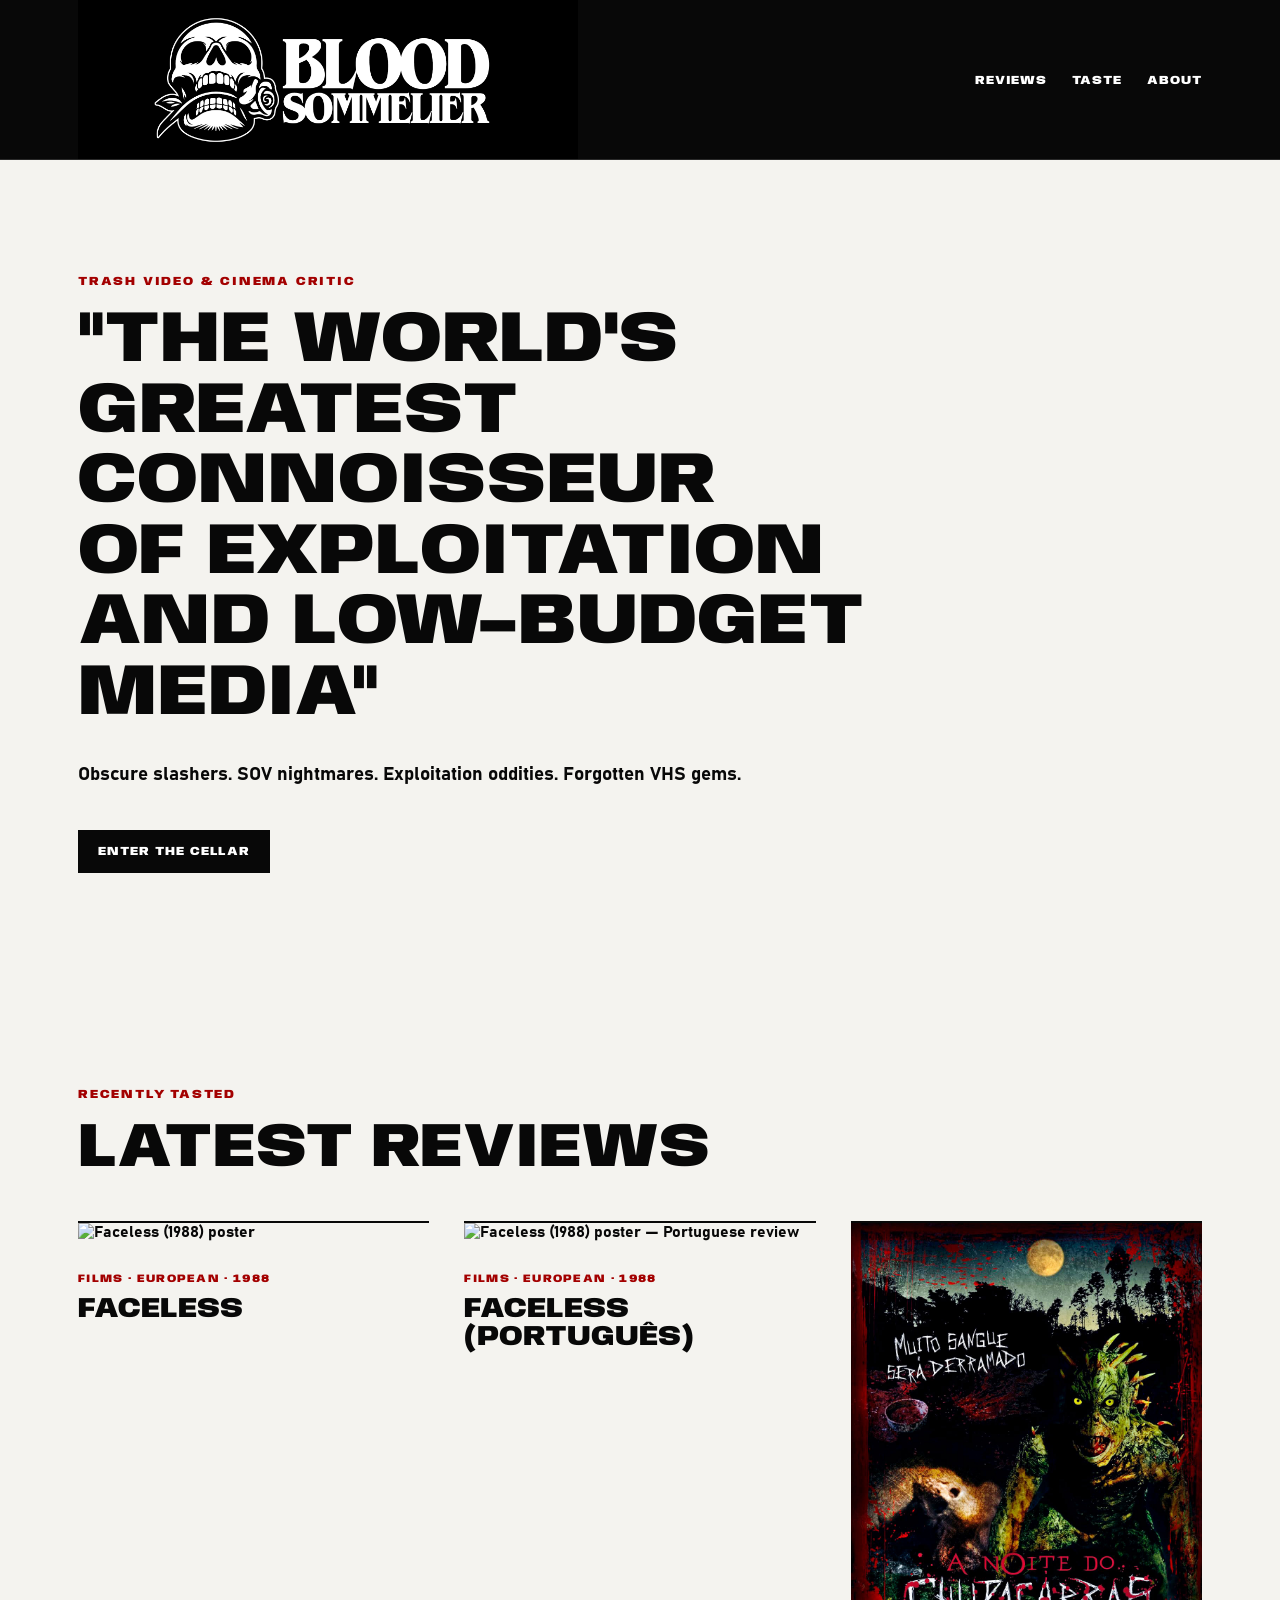
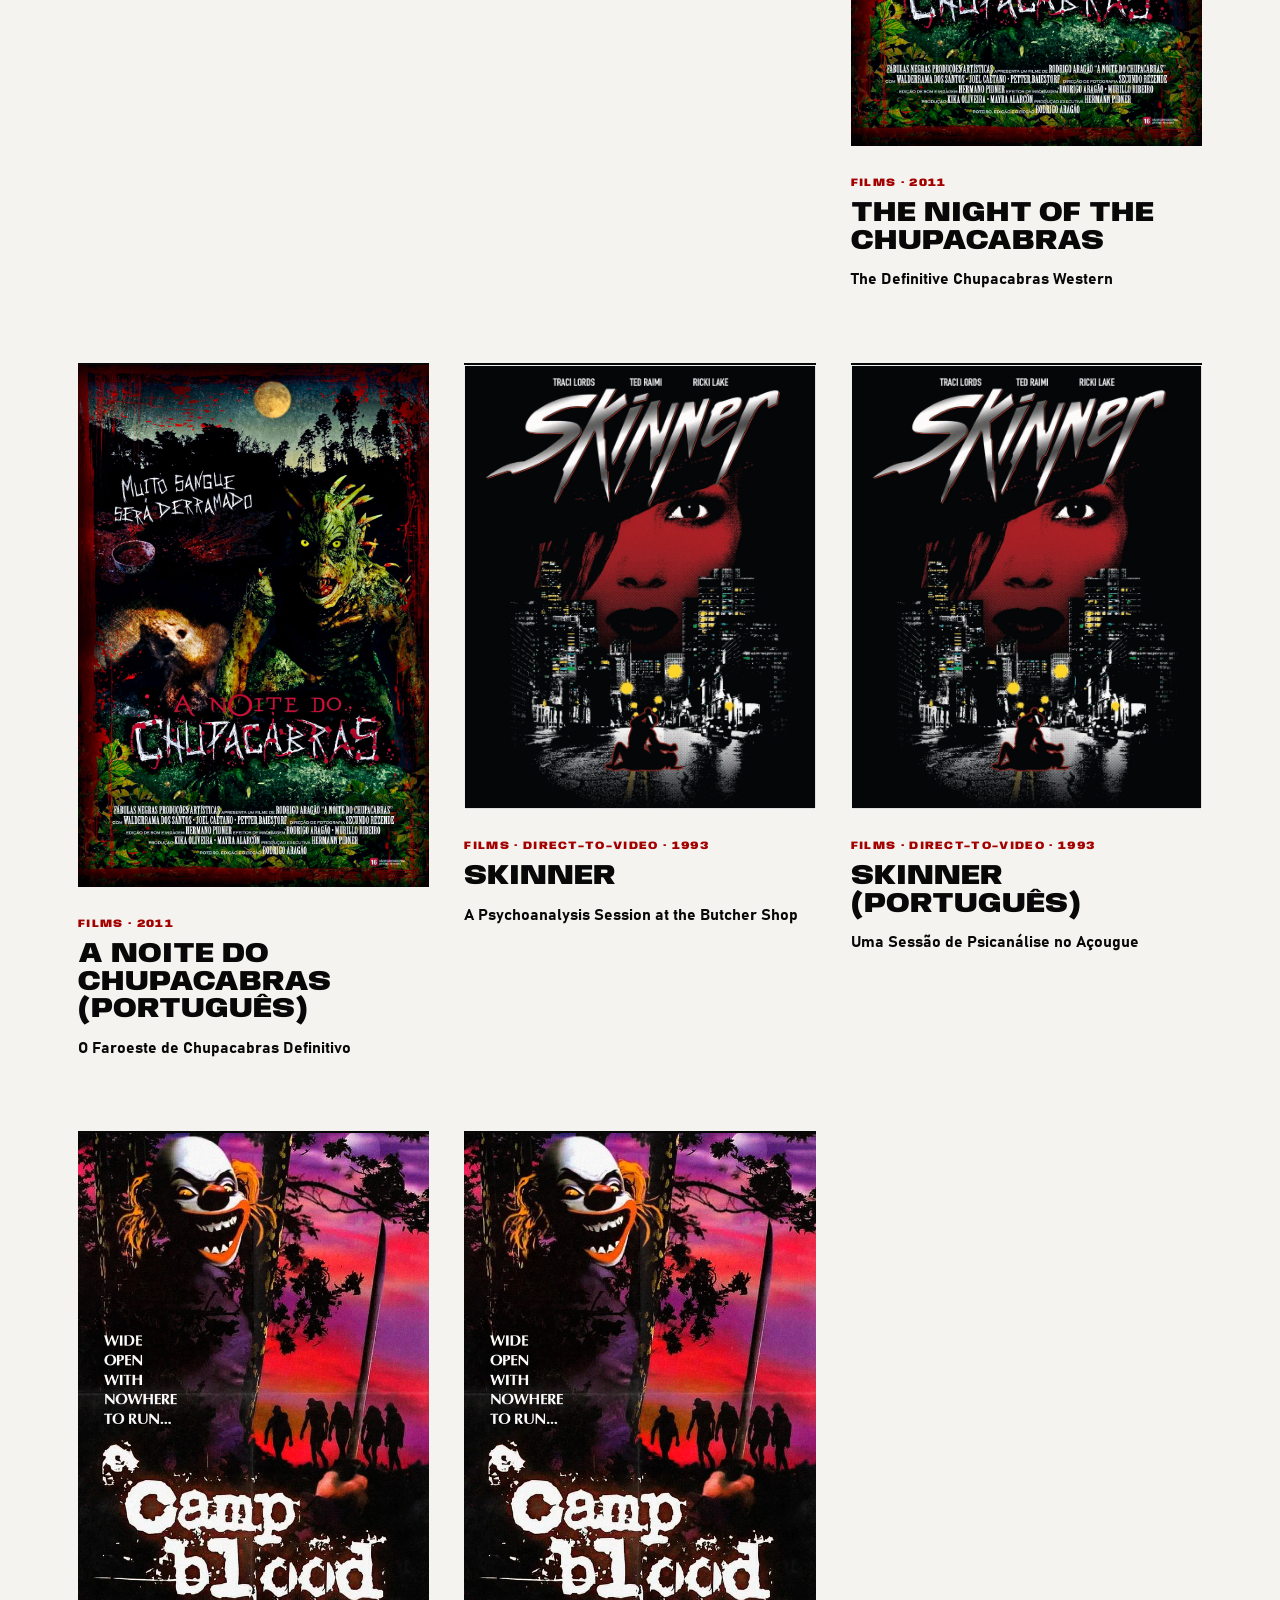
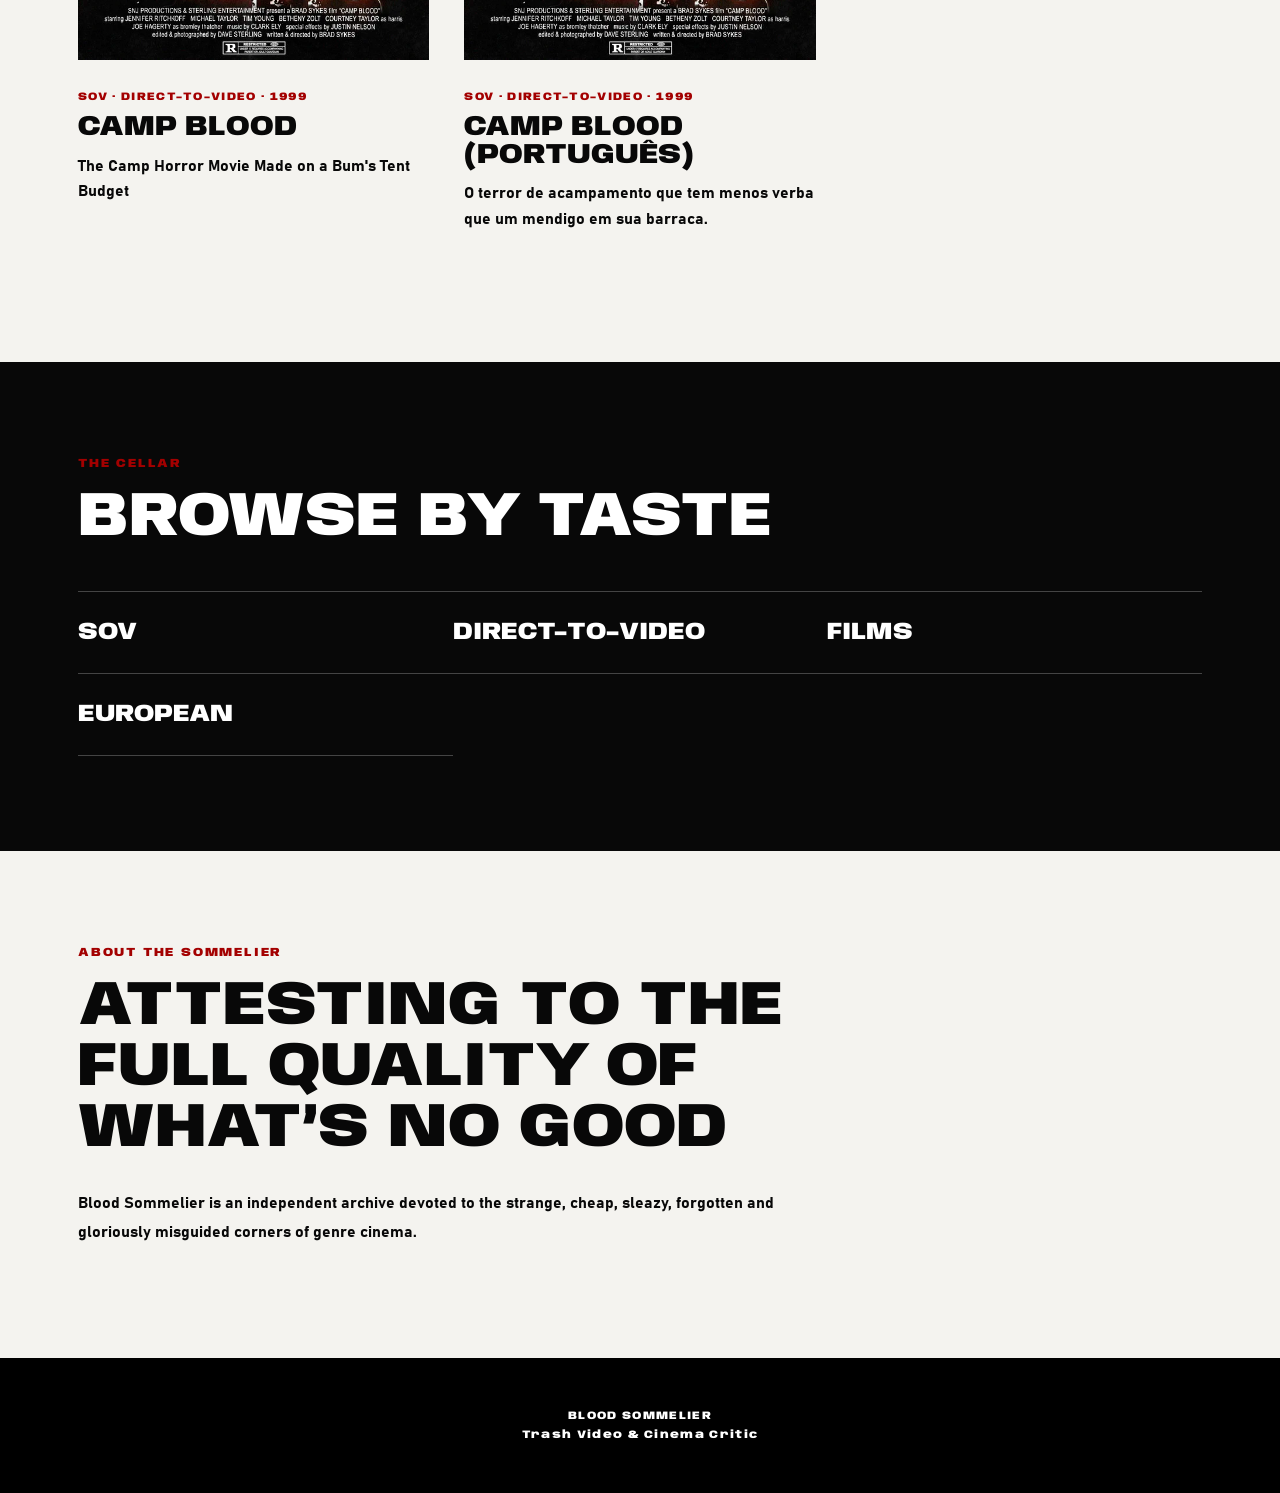
==== index.html @ 3d8d9116 "Add Faceless to Latest Reviews" ====
<!DOCTYPE html>
<html lang="en">
<head>
<meta charset="UTF-8"><meta name="viewport" content="width=device-width, initial-scale=1.0">
<title>Blood Sommelier — Trash Video & Cinema Critic</title>
<meta name="description" content="Trash video & cinema criticism — obscure slashers, SOV nightmares, exploitation oddities, and forgotten VHS gems.">
<meta name="google-site-verification" content="dJnVV7w77jnWBCo_cKU8ey3y3C5VL2YX5Li6hfQQPE8" />
<link rel="stylesheet" href="style.css">
</head>
<body>
<header class="site-header"><div class="header-inner">
<a class="brand" href="index.html"><img src="BLOOD_SOMMELIER_LOGO.png" alt="Blood Sommelier"></a>
<nav><a href="reviews.html">Reviews</a><a href="reviews.html">Taste</a><a href="#about">About</a></nav>
</div></header>
<main>
<section class="hero"><p class="eyebrow">TRASH VIDEO & CINEMA CRITIC</p>
<h1>"THE WORLD'S GREATEST CONNOISSEUR<br><span class="keep-together">OF EXPLOITATION</span> AND LOW-BUDGET MEDIA"</h1>
<p class="intro">Obscure slashers. SOV nightmares. Exploitation oddities. Forgotten VHS gems.</p>
<a class="button" href="reviews.html">Enter the cellar</a></section>
<section id="reviews" class="section"><div class="section-heading"><p class="eyebrow">RECENTLY TASTED</p><h2>Latest Reviews</h2></div>
<div class="review-grid">
<article class="review-card"><a href="reviews/faceless-1988.html" style="color:inherit;text-decoration:none;display:block"><img src="reviews/faceless-1988.jpeg" alt="Faceless (1988) poster" style="display:block;width:100%;height:auto"><div class="card-body"><p class="meta">FILMS · EUROPEAN · 1988</p><h2>Faceless</h2></div></a></article>
<article class="review-card"><a href="reviews/faceless-1988-pt.html" style="color:inherit;text-decoration:none;display:block"><img src="reviews/faceless-1988.jpeg" alt="Faceless (1988) poster — Portuguese review" style="display:block;width:100%;height:auto"><div class="card-body"><p class="meta">FILMS · EUROPEAN · 1988</p><h2>Faceless (Português)</h2></div></a></article>
<article class="review-card"><a href="reviews/the-night-of-the-chupacabras-2011.html" style="color:inherit;text-decoration:none;display:block"><img src="reviews/the-night-of-the-chupacabras-2011.jpg" alt="The Night of the Chupacabras (2011) poster" style="display:block;width:100%;height:auto"><div class="card-body"><p class="meta">FILMS · 2011</p><h2>The Night of the Chupacabras</h2><p>The Definitive Chupacabras Western</p></div></a></article>
<article class="review-card"><a href="reviews/the-night-of-the-chupacabras-2011-pt.html" style="color:inherit;text-decoration:none;display:block"><img src="reviews/the-night-of-the-chupacabras-2011.jpg" alt="A Noite do Chupacabras (2011) poster — Portuguese review" style="display:block;width:100%;height:auto"><div class="card-body"><p class="meta">FILMS · 2011</p><h2>A Noite do Chupacabras (Português)</h2><p>O Faroeste de Chupacabras Definitivo</p></div></a></article>
<article class="review-card"><a href="reviews/skinner-1993.html" style="color:inherit;text-decoration:none;display:block"><img src="reviews/skinner-1993.webp" alt="Skinner (1993) poster" style="display:block;width:100%;height:auto"><div class="card-body"><p class="meta">FILMS · DIRECT-TO-VIDEO · 1993</p><h2>Skinner</h2><p>A Psychoanalysis Session at the Butcher Shop</p></div></a></article>
<article class="review-card"><a href="reviews/skinner-1993-pt.html" style="color:inherit;text-decoration:none;display:block"><img src="reviews/skinner-1993.webp" alt="Skinner (1993) poster — Portuguese review" style="display:block;width:100%;height:auto"><div class="card-body"><p class="meta">FILMS · DIRECT-TO-VIDEO · 1993</p><h2>Skinner (Português)</h2><p>Uma Sessão de Psicanálise no Açougue</p></div></a></article>
<article class="review-card"><a href="reviews/camp-blood-1999.html" style="color:inherit;text-decoration:none;display:block"><img src="reviews/camp-blood-1999.jpg" alt="Camp Blood (1999) poster" style="display:block;width:100%;height:auto"><div class="card-body"><p class="meta">SOV · DIRECT-TO-VIDEO · 1999</p><h2>Camp Blood</h2><p>The Camp Horror Movie Made on a Bum's Tent Budget</p></div></a></article>
<article class="review-card"><a href="reviews/camp-blood-1999-pt.html" style="color:inherit;text-decoration:none;display:block"><img src="reviews/camp-blood-1999.jpg" alt="Camp Blood (1999) poster — Portuguese review" style="display:block;width:100%;height:auto"><div class="card-body"><p class="meta">SOV · DIRECT-TO-VIDEO · 1999</p><h2>Camp Blood (Português)</h2><p>O terror de acampamento que tem menos verba que um mendigo em sua barraca.</p></div></a></article>
</div></section>
<section id="categories" class="section dark-section"><div class="section-heading"><p class="eyebrow">THE CELLAR</p><h2>Browse by Taste</h2></div>
<div class="category-grid"><a href="reviews.html?category=sov">SOV</a><a href="reviews.html?category=direct-to-video">Direct-to-Video</a><a href="reviews.html?category=films">Films</a><a href="reviews.html?category=european">European</a></div></section>
<section id="about" class="section about"><p class="eyebrow">ABOUT THE SOMMELIER</p><h2>Attesting to the full quality of what’s no good</h2>
<p>Blood Sommelier is an independent archive devoted to the strange, cheap, sleazy, forgotten and gloriously misguided corners of genre cinema.</p></section>
</main>
<footer><p>BLOOD SOMMELIER</p><p>Trash Video & Cinema Critic</p></footer>
</body></html>
---- style.css ----
@font-face{font-family:"Anybody Display";src:url("./fonts/Anybody_SemiExpanded-Black.ttf") format("truetype");font-weight:900;font-display:swap}
@font-face{font-family:"Bahnschrift Custom";src:url("./fonts/bahnschrift.ttf") format("truetype");font-weight:700;font-display:swap}
:root{--black:#080808;--white:#f4f3ef;--red:#a30000;--gray:#b9b7b2}*{box-sizing:border-box}html{scroll-behavior:smooth}
body{margin:0;background:var(--white);color:var(--black);font-family:"Bahnschrift Custom",Arial,sans-serif;font-weight:700}
.site-header{background:var(--black);border-bottom:1px solid #292929;height:160px;overflow:hidden}.header-inner{max-width:1180px;height:160px;margin:auto;padding:0 28px;display:flex;align-items:center;justify-content:space-between;gap:30px}
.brand img{width:500px;max-width:50vw;display:block}nav{display:flex;gap:25px;flex-wrap:wrap;justify-content:flex-end}nav a,.button{color:#fff;text-decoration:none;text-transform:uppercase;font:700 12px "Anybody Display",sans-serif;letter-spacing:.08em}nav a:hover{color:#ddd}
.hero{max-width:1180px;margin:auto;padding:115px 28px 120px}.eyebrow{margin:0 0 18px;color:var(--red);font:700 12px "Anybody Display",sans-serif;letter-spacing:.15em}
.hero h1,h2,h3{font-family:"Anybody Display",sans-serif;font-weight:900;text-transform:uppercase;line-height:.98;margin:0}.hero h1{font-size:clamp(40px,6vw,72px);max-width:950px}.keep-together{white-space:nowrap}
.intro{max-width:680px;font-size:19px;line-height:1.7;margin:30px 0}.button{display:inline-block;background:var(--black);padding:15px 20px;margin-top:8px}.button:hover{background:var(--red)}
.section{max-width:1180px;margin:auto;padding:95px 28px}.section-heading{margin-bottom:42px}.section h2{font-size:clamp(36px,5vw,62px)}
.featured-review{display:grid;grid-template-columns:minmax(240px,390px) 1fr;gap:45px;align-items:center}.featured-review>a{display:block;width:100%;max-width:390px}.featured-review>a img{display:block;width:100%;height:auto}.placeholder-poster{aspect-ratio:2/3;background:#151515;color:#fff;display:grid;place-items:center;text-align:center;font:700 15px "Anybody Display",sans-serif;letter-spacing:.1em}
.review-copy h3{font-size:clamp(30px,4vw,52px);margin-bottom:22px}.review-copy p{line-height:1.8;max-width:650px}.meta,.rating{font:700 11px "Anybody Display",sans-serif;letter-spacing:.12em}.meta{color:var(--red)}
.dark-section{max-width:none;background:var(--black);color:#fff;padding-left:max(28px,calc((100vw - 1124px)/2));padding-right:max(28px,calc((100vw - 1124px)/2))}
.category-grid{display:grid;grid-template-columns:repeat(3,1fr);border-top:1px solid #444}.category-grid a{color:#fff;text-decoration:none;padding:28px 12px 28px 0;border-bottom:1px solid #444;font:700 24px "Anybody Display",sans-serif;text-transform:uppercase}.category-grid a:hover{color:#aaa}
.about{min-height:430px}.about h2{max-width:850px;margin-bottom:30px}.about>p:last-child{max-width:700px;line-height:1.8}
footer{background:#000;color:#fff;padding:45px 28px;text-align:center;font:700 11px "Anybody Display",sans-serif;letter-spacing:.12em}footer p{margin:7px}
.text-link{display:inline-block;margin-top:18px;color:var(--black);text-decoration:none;font:700 12px "Anybody Display",sans-serif;letter-spacing:.08em}.text-link:hover{color:var(--red)}
.page-intro{max-width:1180px;margin:auto;padding:90px 28px 55px}.page-intro h1{font:900 clamp(54px,8vw,96px) "Anybody Display",sans-serif;text-transform:uppercase;line-height:.95;margin:0 0 22px}.page-intro>p:last-child{font-size:19px;margin:0}
.filter-bar{display:flex;flex-wrap:wrap;border-top:2px solid var(--black);border-bottom:1px solid var(--black);margin-bottom:50px}.filter-bar button{appearance:none;border:0;background:transparent;padding:17px 22px 17px 0;margin-right:24px;color:var(--black);cursor:pointer;font:700 11px "Anybody Display",sans-serif;letter-spacing:.08em}.filter-bar button.active,.filter-bar button:hover{color:var(--red)}
.review-grid{display:grid;grid-template-columns:repeat(3,1fr);gap:35px}.review-card{border-top:2px solid var(--black)}.review-card[hidden]{display:none}.card-placeholder{aspect-ratio:2/3;background:#151515;color:#fff;display:grid;place-items:center;text-align:center;font:700 14px "Anybody Display",sans-serif;letter-spacing:.08em}.card-body{padding:20px 0 35px}.card-body h2{font-size:28px;margin:8px 0 12px}.card-body p:last-child{margin:0;line-height:1.6}.no-results{font-size:18px;padding:30px 0}
.review-header{background:var(--black);color:#fff;padding:100px max(28px,calc((100vw - 1124px)/2))}.review-header .eyebrow{color:#ddd}.review-header h1{font:900 clamp(48px,8vw,100px) "Anybody Display",sans-serif;line-height:.92;text-transform:uppercase;margin:0 0 25px}.review-deck{max-width:760px;font-size:20px;line-height:1.65;margin:0}
.review-layout{display:grid;grid-template-columns:minmax(250px,390px) 1fr;gap:55px;align-items:start}.review-poster{aspect-ratio:2/3;background:#151515;color:#fff;display:grid;place-items:center;font:700 14px "Anybody Display",sans-serif}.review-content{max-width:700px}
.score-box{border-top:3px solid var(--black);border-bottom:1px solid var(--black);padding:18px 0;margin-bottom:40px}.score-box strong{font:900 62px "Anybody Display",sans-serif}.score-box span{font-size:20px}
.technical-profile{border-top:1px solid var(--gray);border-bottom:1px solid var(--gray);padding:25px 0;margin-bottom:50px}.technical-profile p{margin:8px 0}.tasting h2{font-size:clamp(32px,4vw,52px);margin-bottom:25px}.tasting p{font-size:18px;line-height:1.9}
@media(max-width:820px){.review-grid{grid-template-columns:repeat(2,1fr)}.review-layout{grid-template-columns:1fr}.review-poster{max-width:330px}}
@media(max-width:720px){.header-inner{align-items:flex-start;flex-direction:column}.nav{justify-content:flex-start}.hero{padding-top:75px}.featured-review{grid-template-columns:1fr}.featured-review>a{max-width:300px}.placeholder-poster{max-width:300px}.category-grid{grid-template-columns:1fr 1fr}}
@media(max-width:520px){.review-grid{grid-template-columns:1fr}}
@media(max-width:460px){.category-grid{grid-template-columns:1fr}}
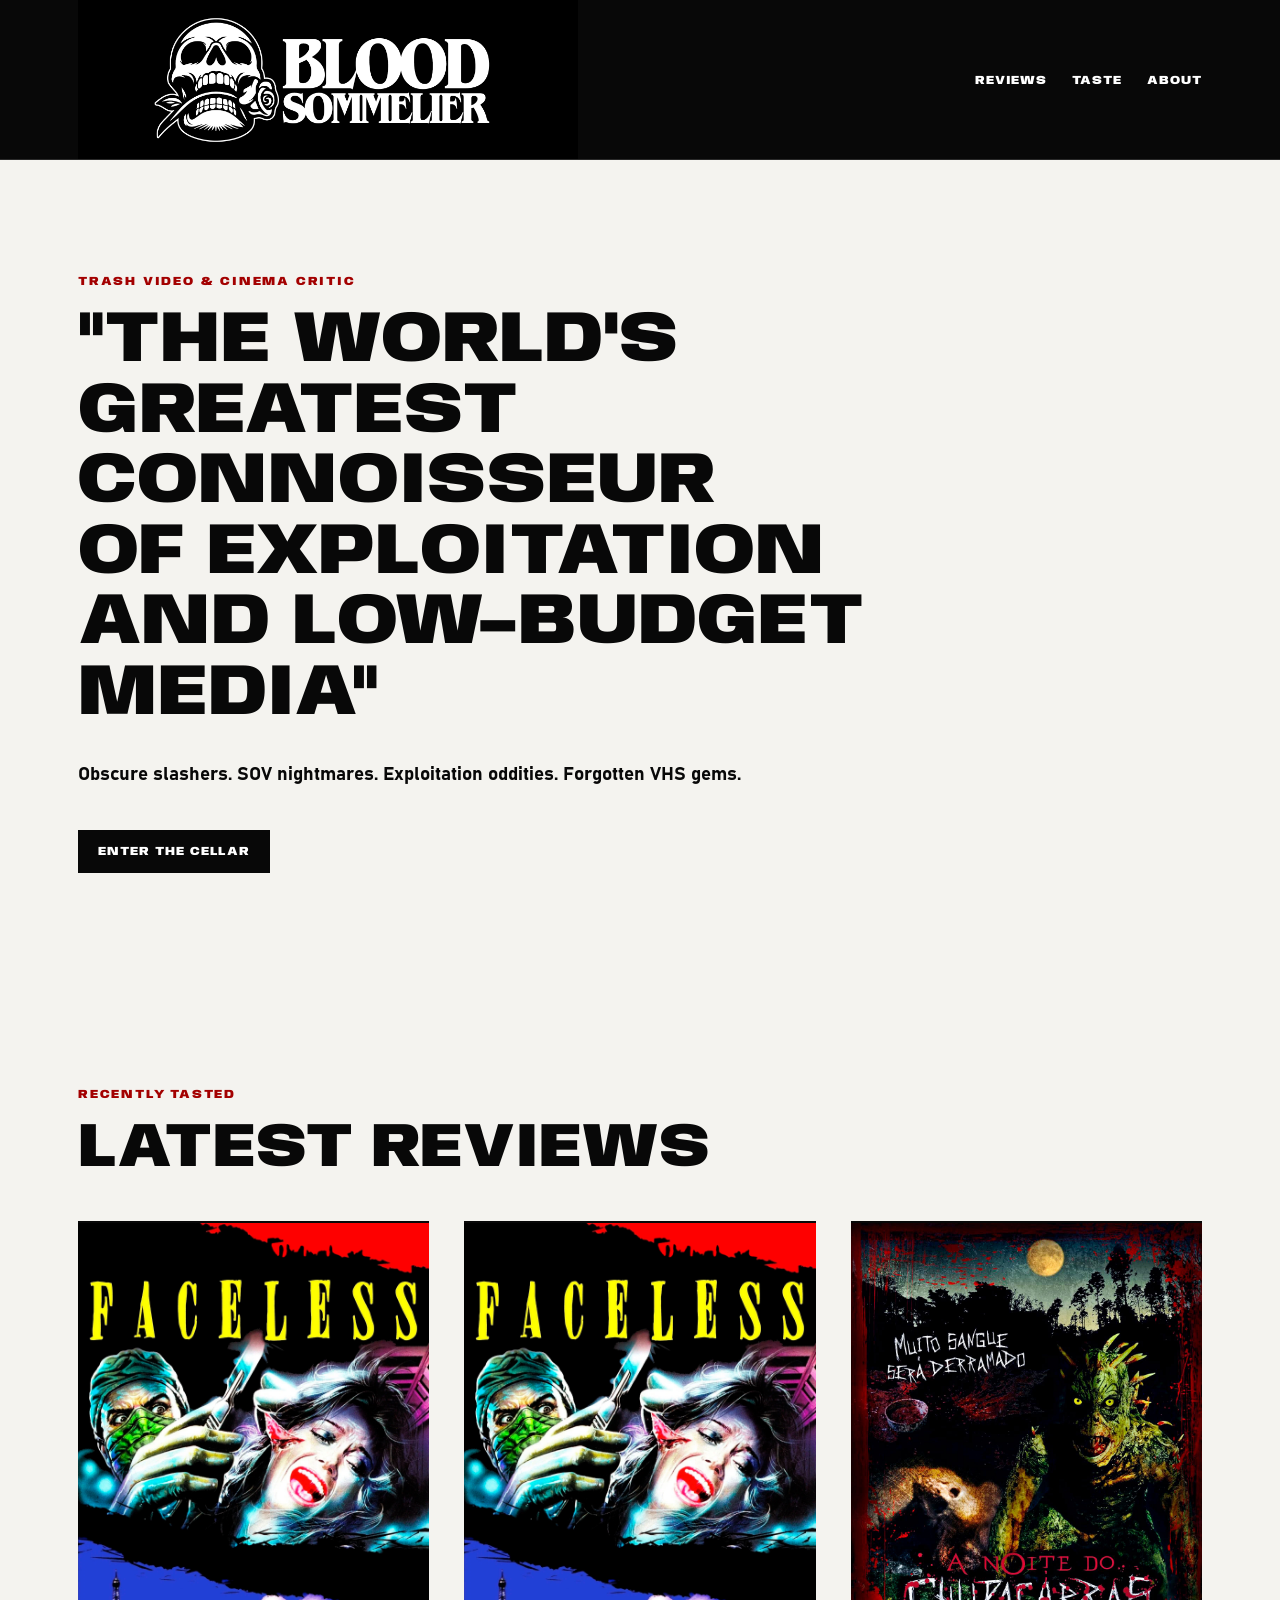
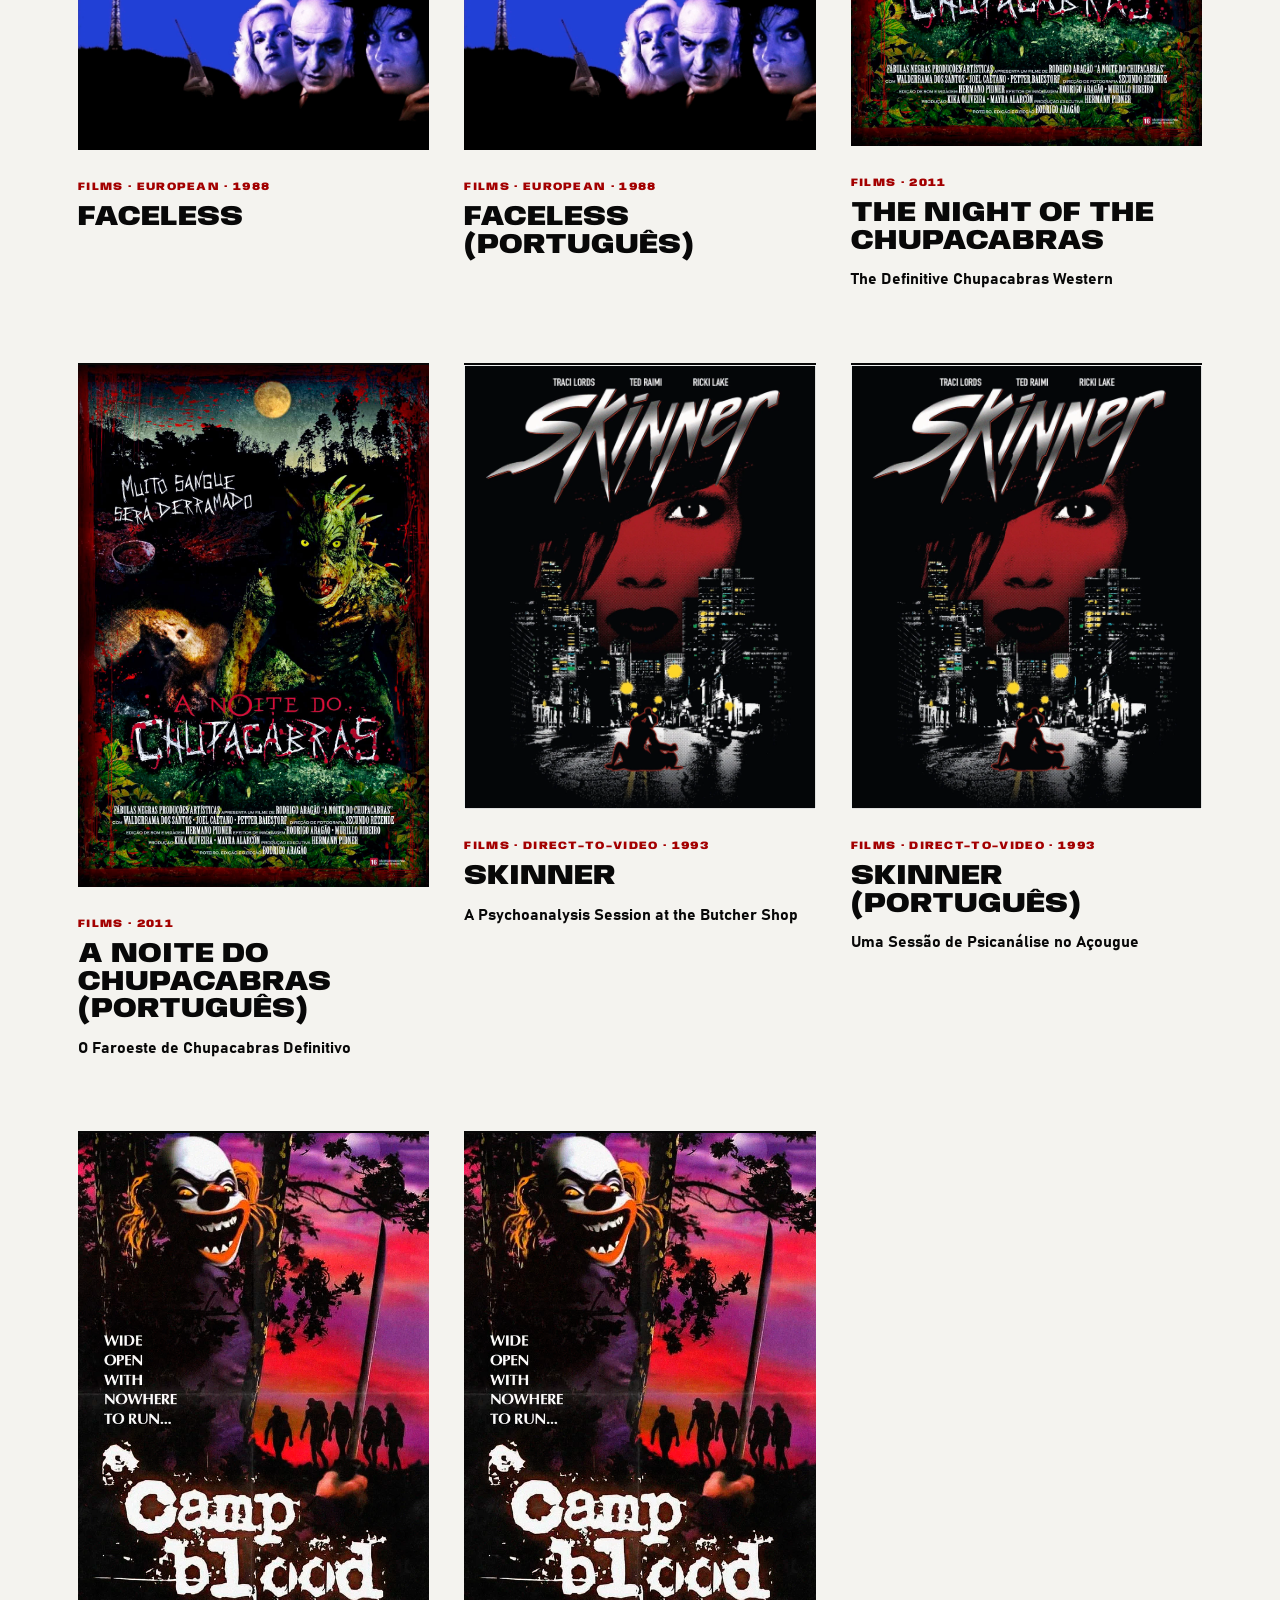
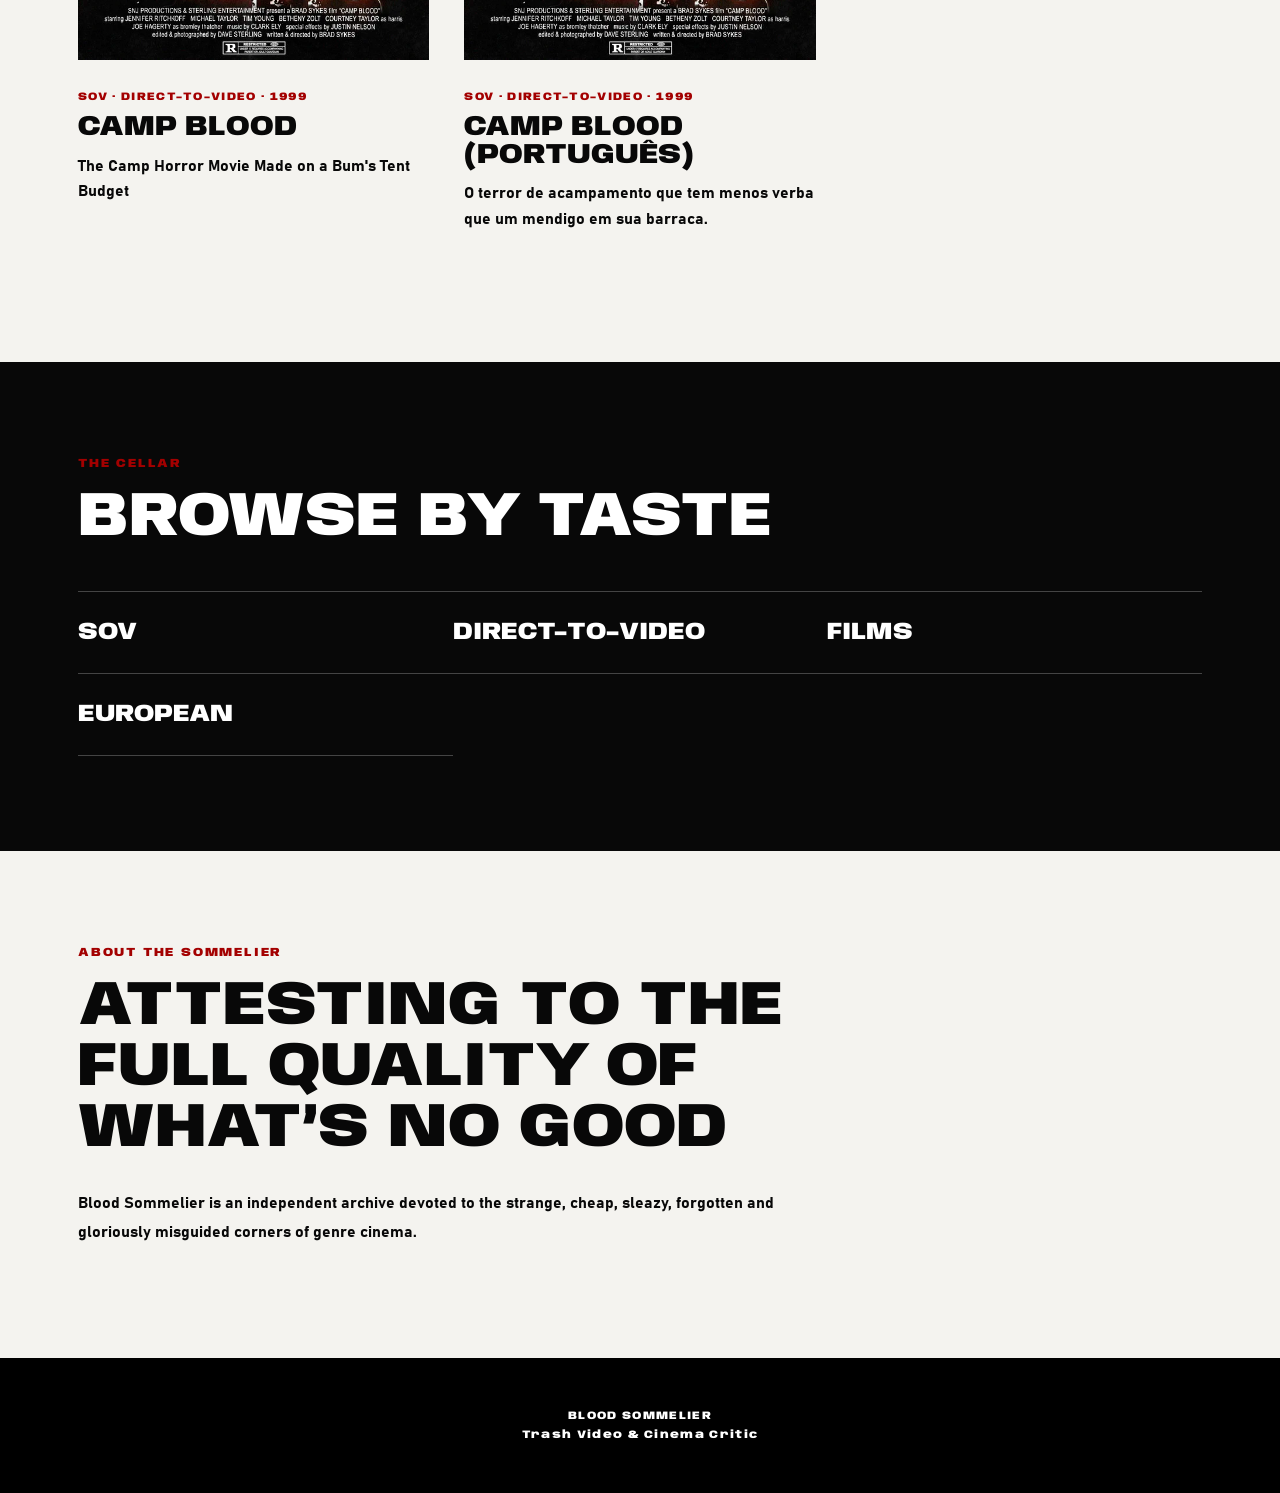
==== commit ef475e5e: "Fix Faceless poster reference on home" ====
--- a/index.html
+++ b/index.html
@@ -19,8 +19,8 @@
 <a class="button" href="reviews.html">Enter the cellar</a></section>
 <section id="reviews" class="section"><div class="section-heading"><p class="eyebrow">RECENTLY TASTED</p><h2>Latest Reviews</h2></div>
 <div class="review-grid">
-<article class="review-card"><a href="reviews/faceless-1988.html" style="color:inherit;text-decoration:none;display:block"><img src="reviews/faceless-1988.jpeg" alt="Faceless (1988) poster" style="display:block;width:100%;height:auto"><div class="card-body"><p class="meta">FILMS · EUROPEAN · 1988</p><h2>Faceless</h2></div></a></article>
-<article class="review-card"><a href="reviews/faceless-1988-pt.html" style="color:inherit;text-decoration:none;display:block"><img src="reviews/faceless-1988.jpeg" alt="Faceless (1988) poster — Portuguese review" style="display:block;width:100%;height:auto"><div class="card-body"><p class="meta">FILMS · EUROPEAN · 1988</p><h2>Faceless (Português)</h2></div></a></article>
+<article class="review-card"><a href="reviews/faceless-1988.html" style="color:inherit;text-decoration:none;display:block"><img src="reviews/faceless-1988.jpg" alt="Faceless (1988) poster" style="display:block;width:100%;height:auto"><div class="card-body"><p class="meta">FILMS · EUROPEAN · 1988</p><h2>Faceless</h2></div></a></article>
+<article class="review-card"><a href="reviews/faceless-1988-pt.html" style="color:inherit;text-decoration:none;display:block"><img src="reviews/faceless-1988.jpg" alt="Faceless (1988) poster — Portuguese review" style="display:block;width:100%;height:auto"><div class="card-body"><p class="meta">FILMS · EUROPEAN · 1988</p><h2>Faceless (Português)</h2></div></a></article>
 <article class="review-card"><a href="reviews/the-night-of-the-chupacabras-2011.html" style="color:inherit;text-decoration:none;display:block"><img src="reviews/the-night-of-the-chupacabras-2011.jpg" alt="The Night of the Chupacabras (2011) poster" style="display:block;width:100%;height:auto"><div class="card-body"><p class="meta">FILMS · 2011</p><h2>The Night of the Chupacabras</h2><p>The Definitive Chupacabras Western</p></div></a></article>
 <article class="review-card"><a href="reviews/the-night-of-the-chupacabras-2011-pt.html" style="color:inherit;text-decoration:none;display:block"><img src="reviews/the-night-of-the-chupacabras-2011.jpg" alt="A Noite do Chupacabras (2011) poster — Portuguese review" style="display:block;width:100%;height:auto"><div class="card-body"><p class="meta">FILMS · 2011</p><h2>A Noite do Chupacabras (Português)</h2><p>O Faroeste de Chupacabras Definitivo</p></div></a></article>
 <article class="review-card"><a href="reviews/skinner-1993.html" style="color:inherit;text-decoration:none;display:block"><img src="reviews/skinner-1993.webp" alt="Skinner (1993) poster" style="display:block;width:100%;height:auto"><div class="card-body"><p class="meta">FILMS · DIRECT-TO-VIDEO · 1993</p><h2>Skinner</h2><p>A Psychoanalysis Session at the Butcher Shop</p></div></a></article>
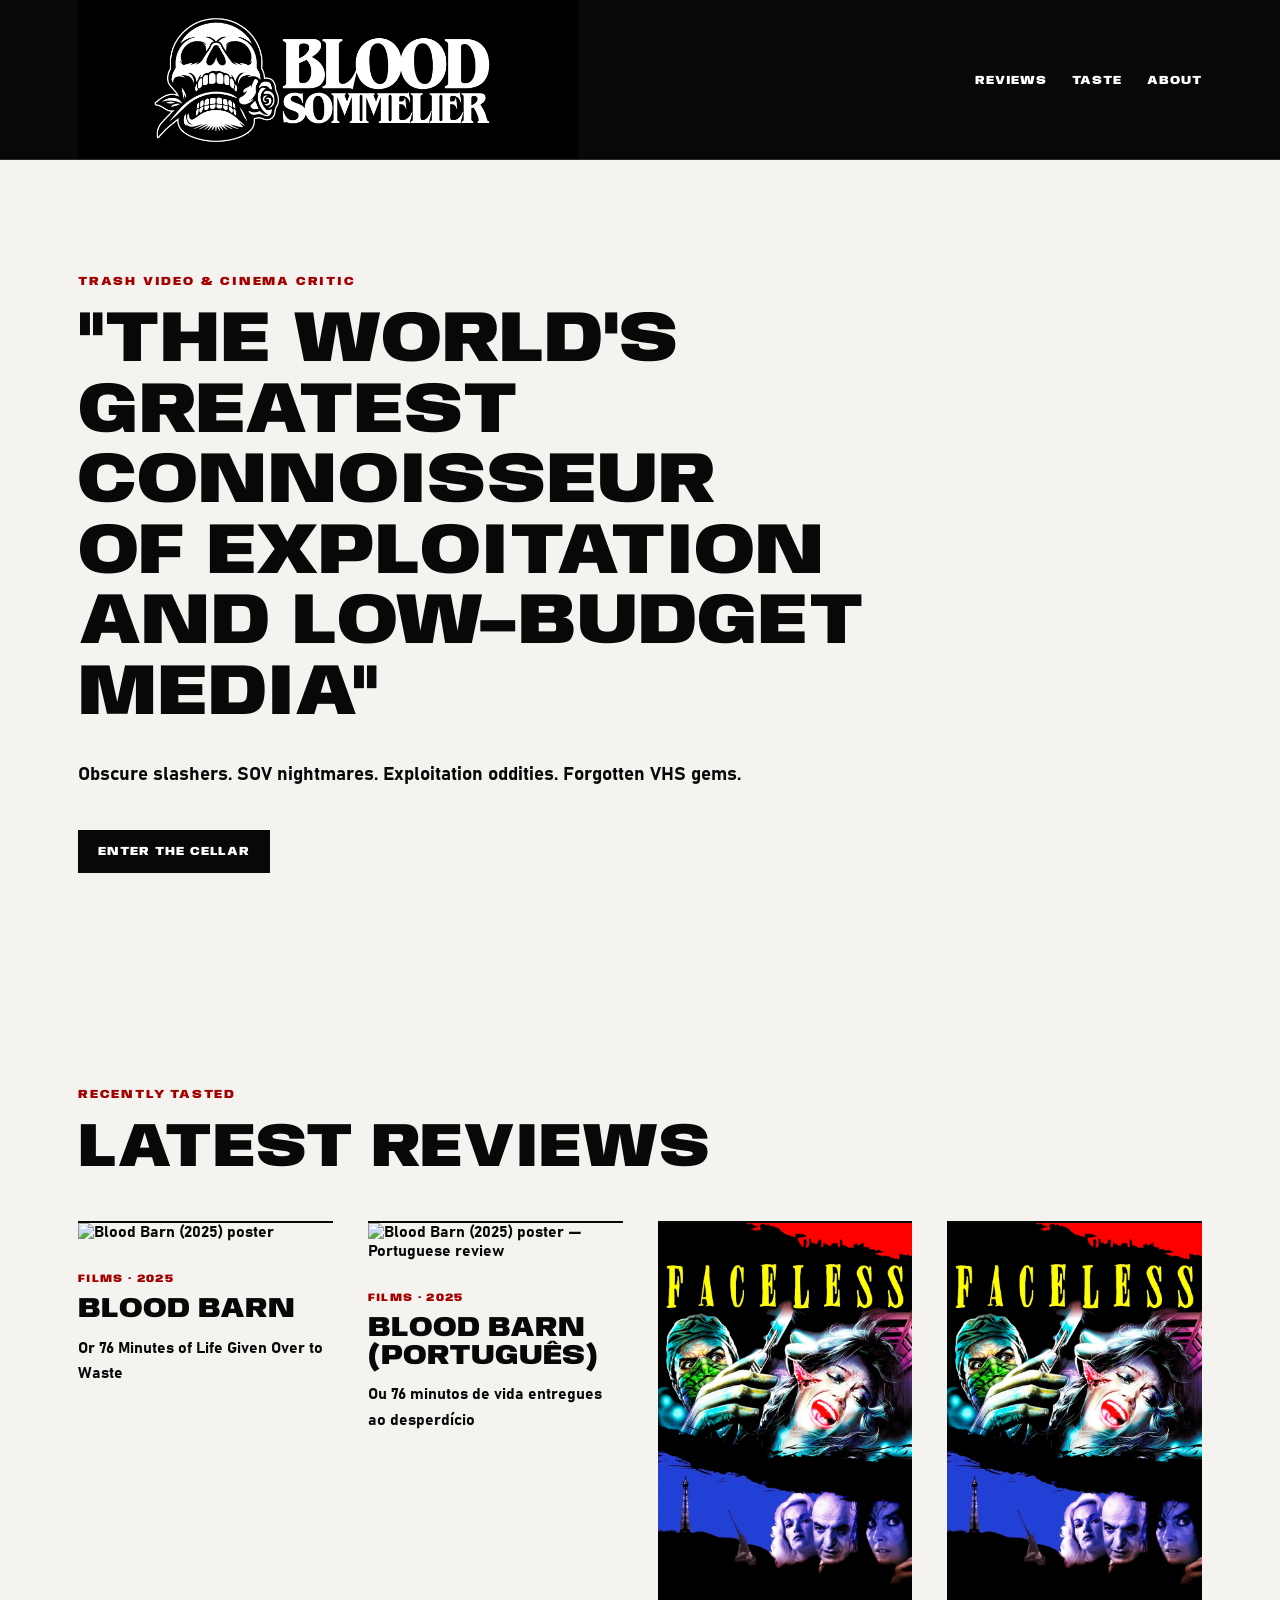
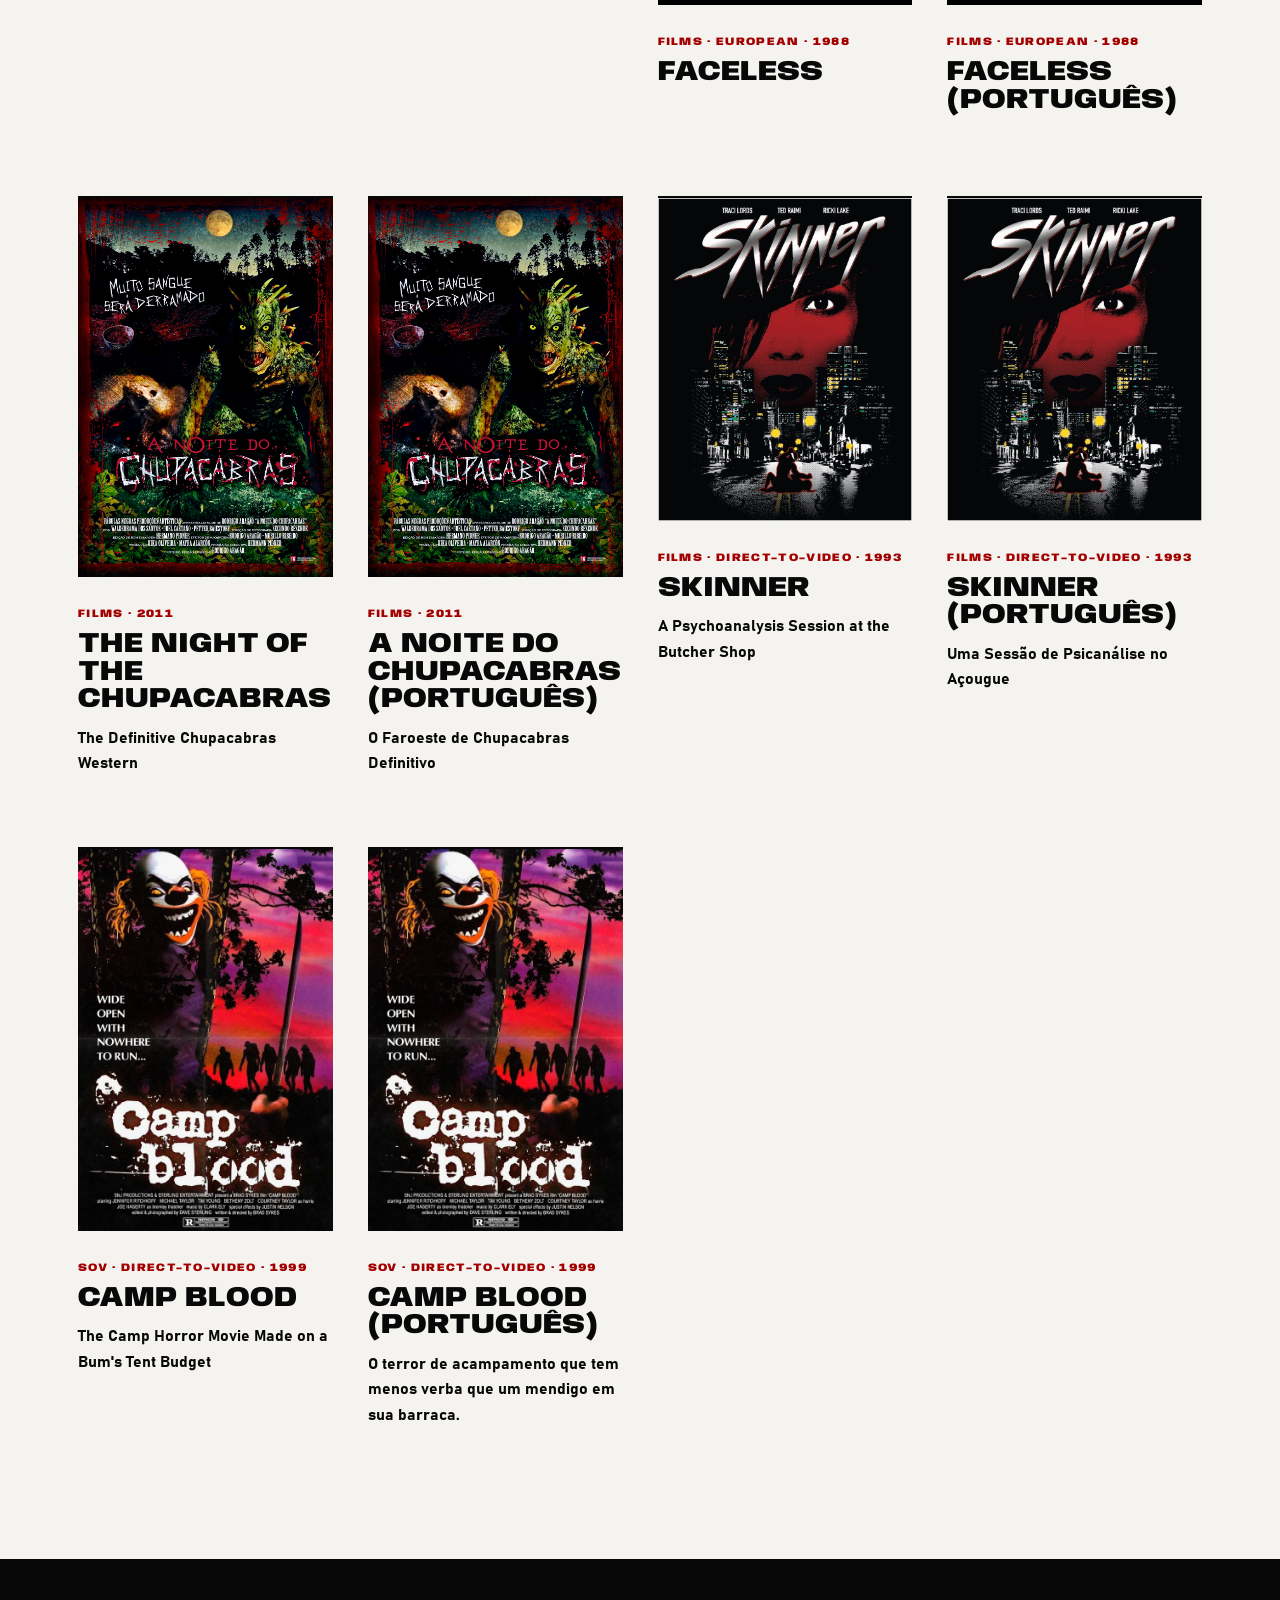
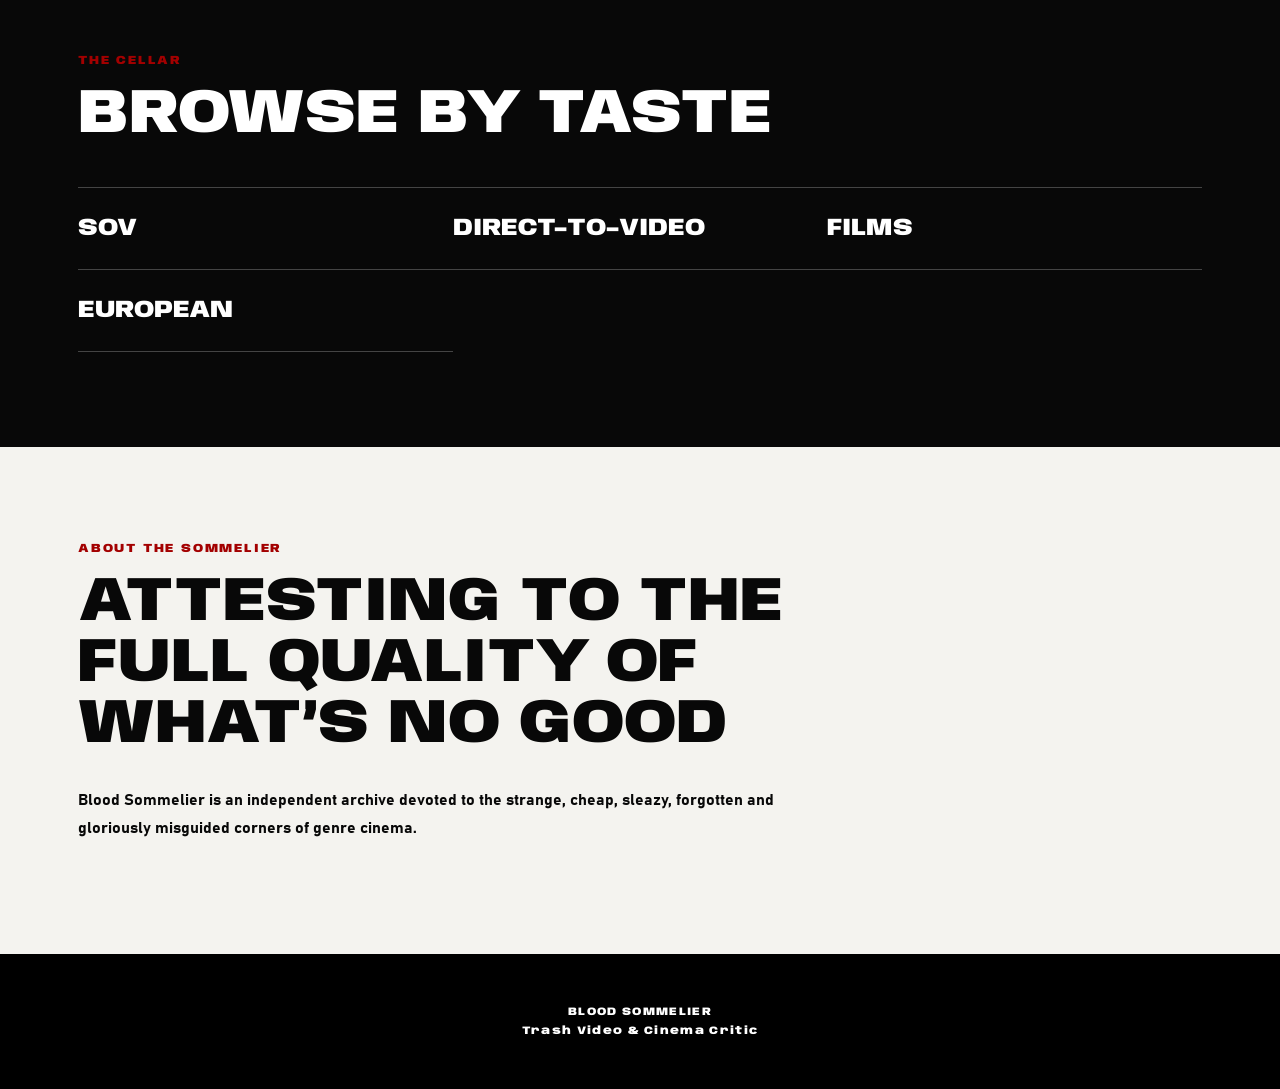
==== commit 93f39cc1: "Add Blood Barn to home page" ====
--- a/index.html
+++ b/index.html
@@ -19,6 +19,8 @@
 <a class="button" href="reviews.html">Enter the cellar</a></section>
 <section id="reviews" class="section"><div class="section-heading"><p class="eyebrow">RECENTLY TASTED</p><h2>Latest Reviews</h2></div>
 <div class="review-grid">
+<article class="review-card"><a href="reviews/blood-barn-2025.html" style="color:inherit;text-decoration:none;display:block"><img src="https://images.fandango.com/ImageRenderer/0/0/redesign/static/img/default_poster--dark-mode.png/0/images/masterrepository/Fandango/243931/bloodbarn.jpg" alt="Blood Barn (2025) poster" style="display:block;width:100%;height:auto"><div class="card-body"><p class="meta">FILMS · 2025</p><h2>Blood Barn</h2><p>Or 76 Minutes of Life Given Over to Waste</p></div></a></article>
+<article class="review-card"><a href="reviews/blood-barn-2025-pt.html" style="color:inherit;text-decoration:none;display:block"><img src="https://images.fandango.com/ImageRenderer/0/0/redesign/static/img/default_poster--dark-mode.png/0/images/masterrepository/Fandango/243931/bloodbarn.jpg" alt="Blood Barn (2025) poster — Portuguese review" style="display:block;width:100%;height:auto"><div class="card-body"><p class="meta">FILMS · 2025</p><h2>Blood Barn (Português)</h2><p>Ou 76 minutos de vida entregues ao desperdício</p></div></a></article>
 <article class="review-card"><a href="reviews/faceless-1988.html" style="color:inherit;text-decoration:none;display:block"><img src="reviews/faceless-1988.jpg" alt="Faceless (1988) poster" style="display:block;width:100%;height:auto"><div class="card-body"><p class="meta">FILMS · EUROPEAN · 1988</p><h2>Faceless</h2></div></a></article>
 <article class="review-card"><a href="reviews/faceless-1988-pt.html" style="color:inherit;text-decoration:none;display:block"><img src="reviews/faceless-1988.jpg" alt="Faceless (1988) poster — Portuguese review" style="display:block;width:100%;height:auto"><div class="card-body"><p class="meta">FILMS · EUROPEAN · 1988</p><h2>Faceless (Português)</h2></div></a></article>
 <article class="review-card"><a href="reviews/the-night-of-the-chupacabras-2011.html" style="color:inherit;text-decoration:none;display:block"><img src="reviews/the-night-of-the-chupacabras-2011.jpg" alt="The Night of the Chupacabras (2011) poster" style="display:block;width:100%;height:auto"><div class="card-body"><p class="meta">FILMS · 2011</p><h2>The Night of the Chupacabras</h2><p>The Definitive Chupacabras Western</p></div></a></article>
--- a/style.css
+++ b/style.css
@@ -17,7 +17,7 @@
 .text-link{display:inline-block;margin-top:18px;color:var(--black);text-decoration:none;font:700 12px "Anybody Display",sans-serif;letter-spacing:.08em}.text-link:hover{color:var(--red)}
 .page-intro{max-width:1180px;margin:auto;padding:90px 28px 55px}.page-intro h1{font:900 clamp(54px,8vw,96px) "Anybody Display",sans-serif;text-transform:uppercase;line-height:.95;margin:0 0 22px}.page-intro>p:last-child{font-size:19px;margin:0}
 .filter-bar{display:flex;flex-wrap:wrap;border-top:2px solid var(--black);border-bottom:1px solid var(--black);margin-bottom:50px}.filter-bar button{appearance:none;border:0;background:transparent;padding:17px 22px 17px 0;margin-right:24px;color:var(--black);cursor:pointer;font:700 11px "Anybody Display",sans-serif;letter-spacing:.08em}.filter-bar button.active,.filter-bar button:hover{color:var(--red)}
-.review-grid{display:grid;grid-template-columns:repeat(3,1fr);gap:35px}.review-card{border-top:2px solid var(--black)}.review-card[hidden]{display:none}.card-placeholder{aspect-ratio:2/3;background:#151515;color:#fff;display:grid;place-items:center;text-align:center;font:700 14px "Anybody Display",sans-serif;letter-spacing:.08em}.card-body{padding:20px 0 35px}.card-body h2{font-size:28px;margin:8px 0 12px}.card-body p:last-child{margin:0;line-height:1.6}.no-results{font-size:18px;padding:30px 0}
+.review-grid{display:grid;grid-template-columns:repeat(4,1fr);gap:35px}.review-card{border-top:2px solid var(--black)}.review-card[hidden]{display:none}.card-placeholder{aspect-ratio:2/3;background:#151515;color:#fff;display:grid;place-items:center;text-align:center;font:700 14px "Anybody Display",sans-serif;letter-spacing:.08em}.card-body{padding:20px 0 35px}.card-body h2{font-size:28px;margin:8px 0 12px}.card-body p:last-child{margin:0;line-height:1.6}.no-results{font-size:18px;padding:30px 0}
 .review-header{background:var(--black);color:#fff;padding:100px max(28px,calc((100vw - 1124px)/2))}.review-header .eyebrow{color:#ddd}.review-header h1{font:900 clamp(48px,8vw,100px) "Anybody Display",sans-serif;line-height:.92;text-transform:uppercase;margin:0 0 25px}.review-deck{max-width:760px;font-size:20px;line-height:1.65;margin:0}
 .review-layout{display:grid;grid-template-columns:minmax(250px,390px) 1fr;gap:55px;align-items:start}.review-poster{aspect-ratio:2/3;background:#151515;color:#fff;display:grid;place-items:center;font:700 14px "Anybody Display",sans-serif}.review-content{max-width:700px}
 .score-box{border-top:3px solid var(--black);border-bottom:1px solid var(--black);padding:18px 0;margin-bottom:40px}.score-box strong{font:900 62px "Anybody Display",sans-serif}.score-box span{font-size:20px}
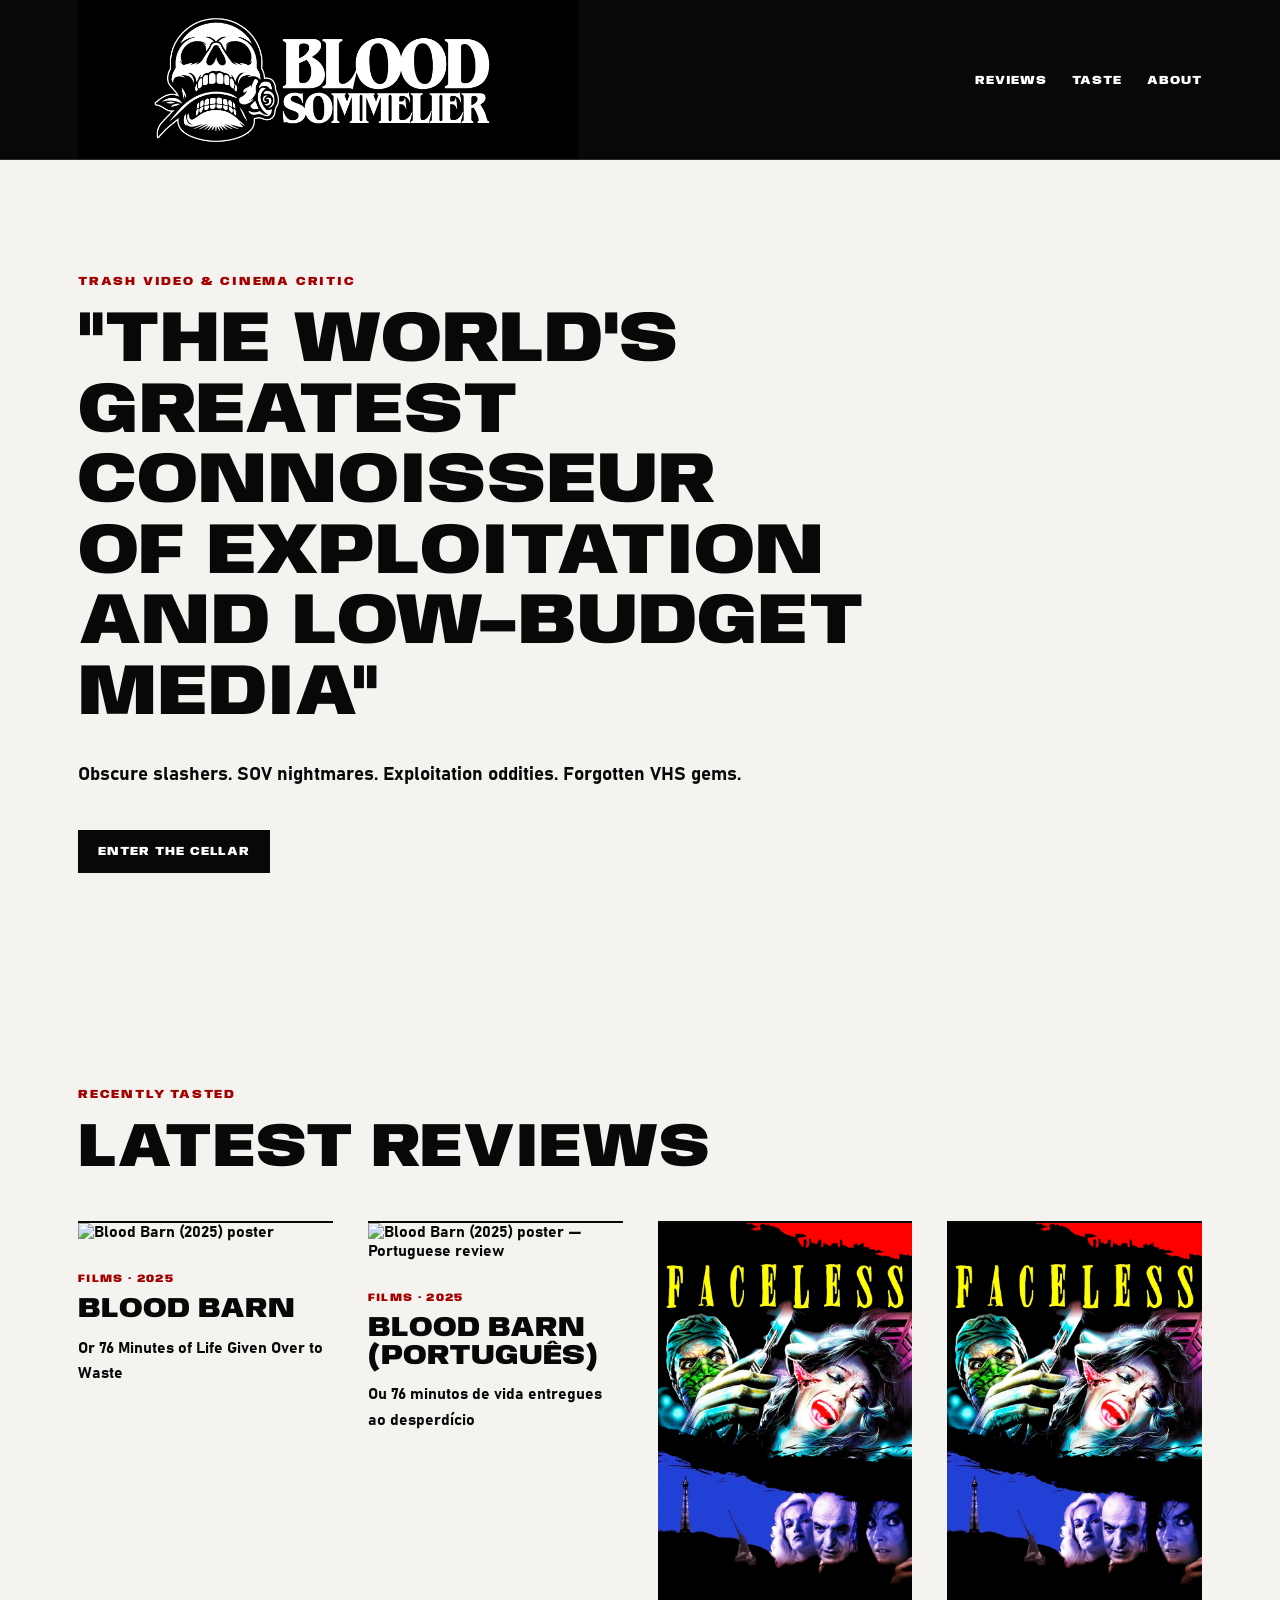
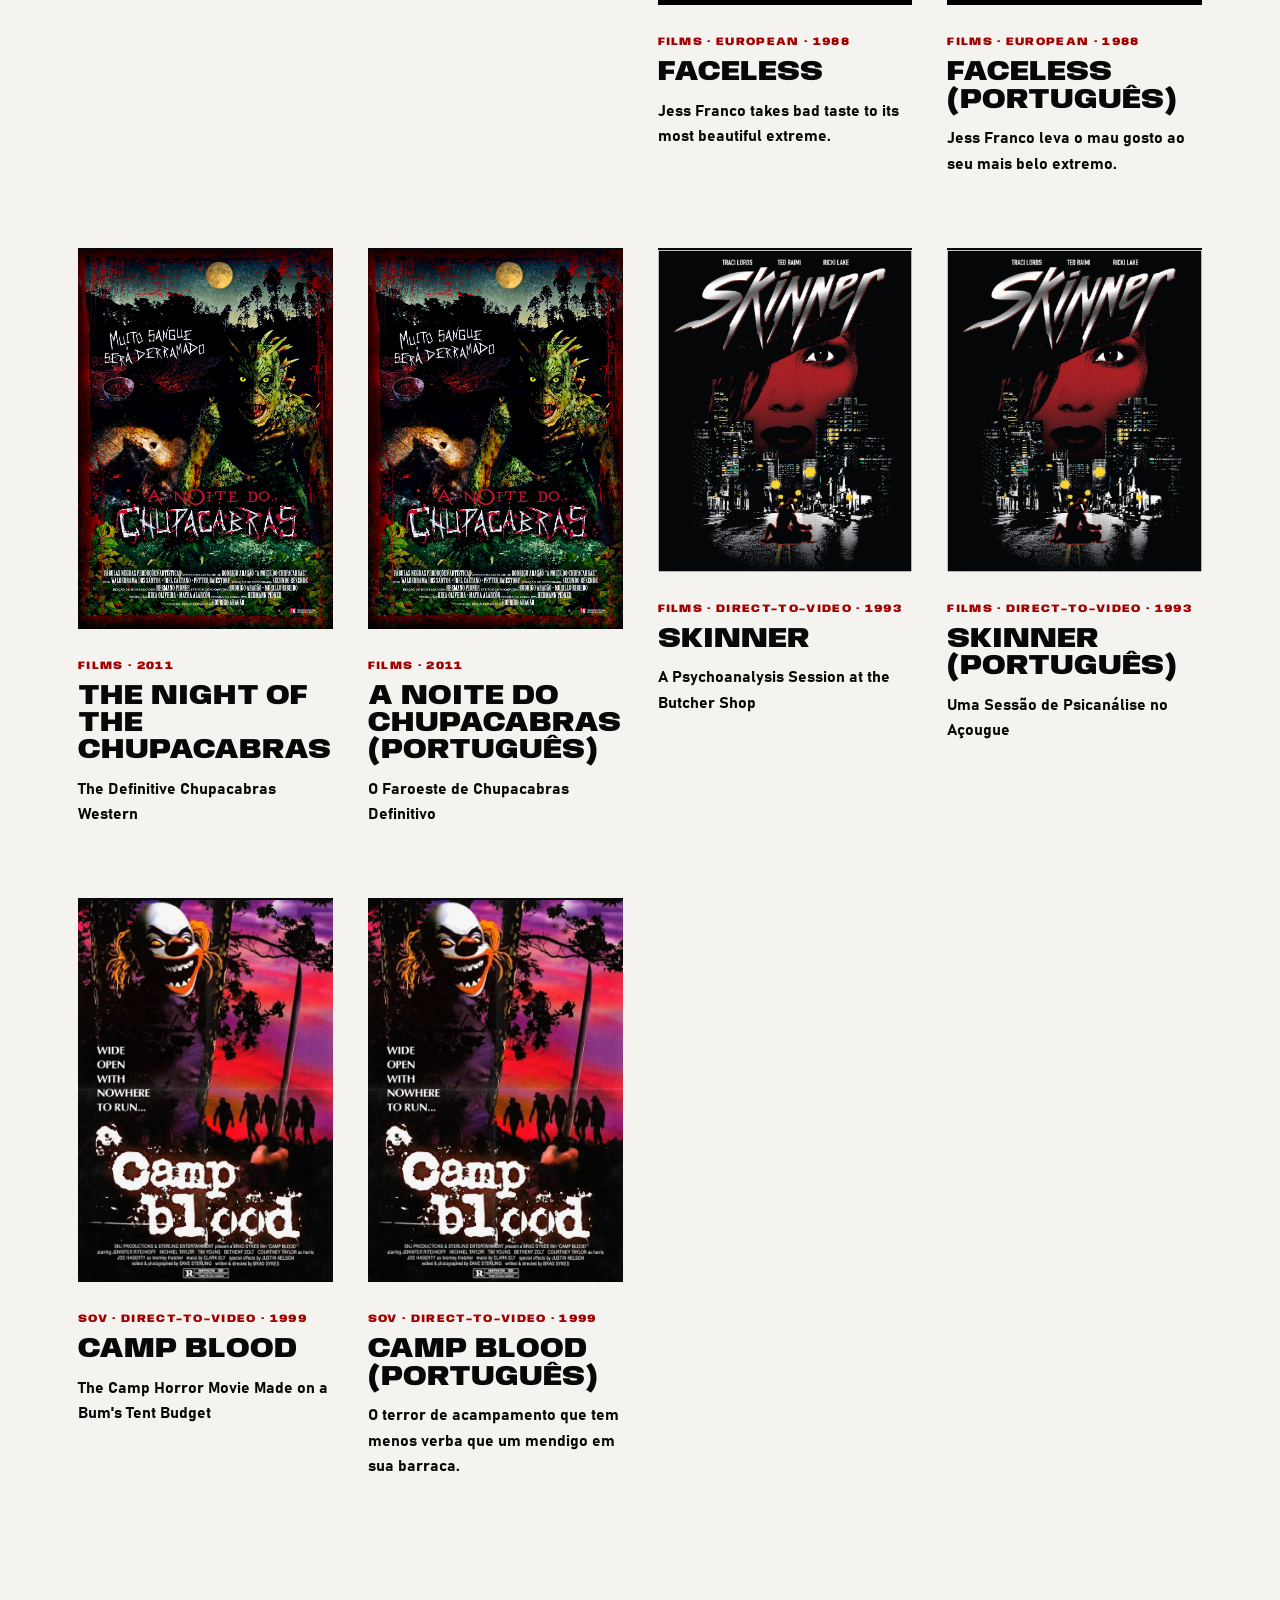
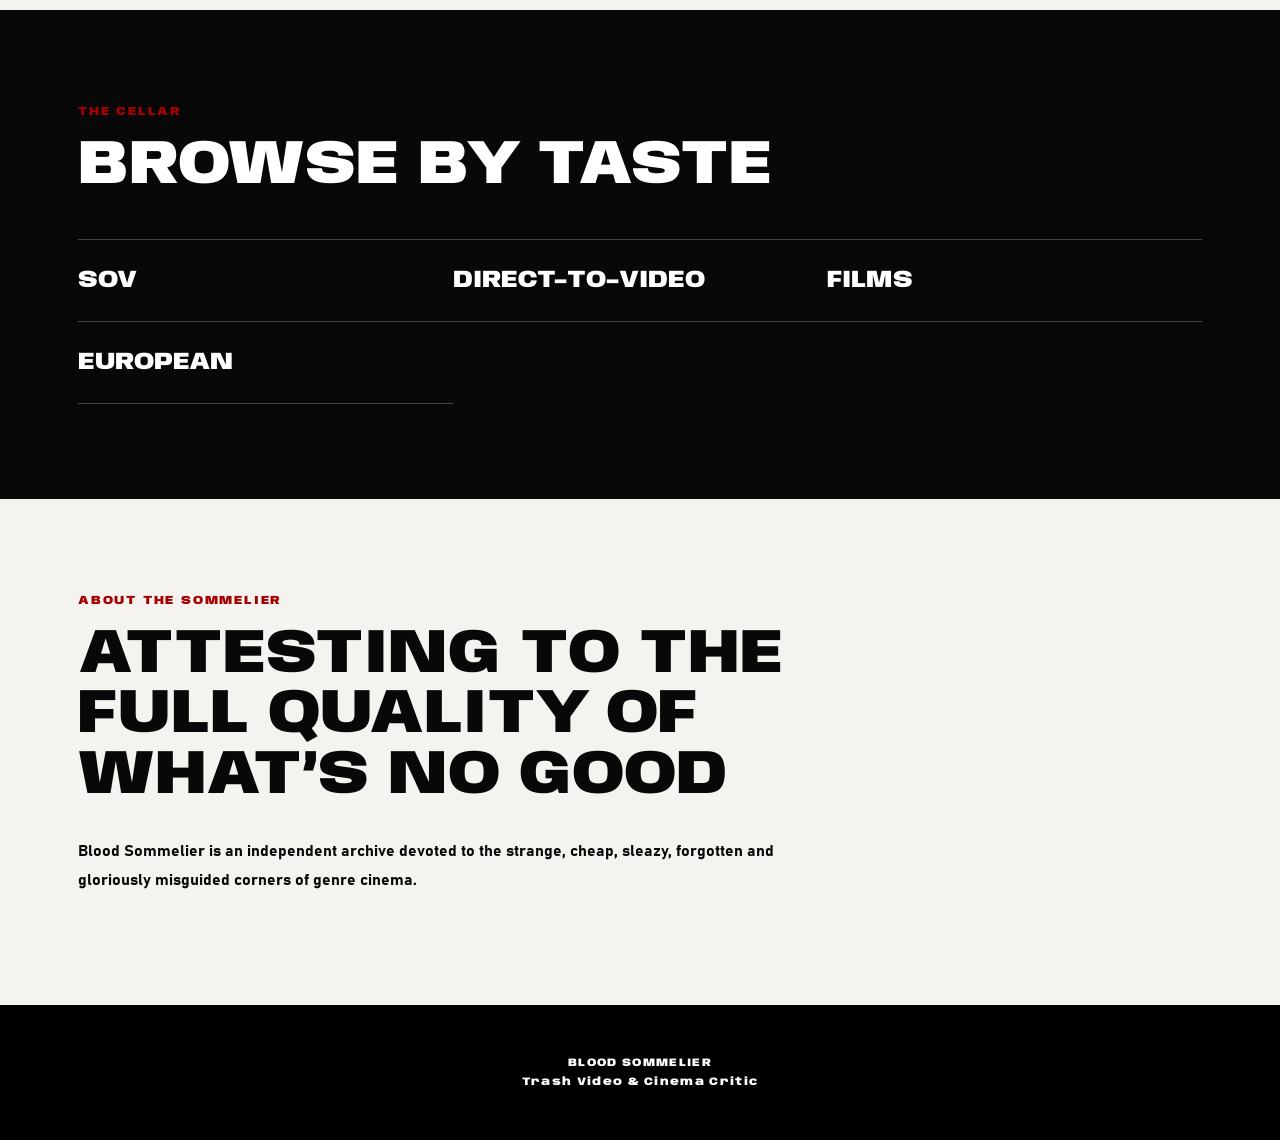
==== commit 98e0e8d7: "Add Faceless subtitles to home cards" ====
--- a/index.html
+++ b/index.html
@@ -21,8 +21,8 @@
 <div class="review-grid">
 <article class="review-card"><a href="reviews/blood-barn-2025.html" style="color:inherit;text-decoration:none;display:block"><img src="https://images.fandango.com/ImageRenderer/0/0/redesign/static/img/default_poster--dark-mode.png/0/images/masterrepository/Fandango/243931/bloodbarn.jpg" alt="Blood Barn (2025) poster" style="display:block;width:100%;height:auto"><div class="card-body"><p class="meta">FILMS · 2025</p><h2>Blood Barn</h2><p>Or 76 Minutes of Life Given Over to Waste</p></div></a></article>
 <article class="review-card"><a href="reviews/blood-barn-2025-pt.html" style="color:inherit;text-decoration:none;display:block"><img src="https://images.fandango.com/ImageRenderer/0/0/redesign/static/img/default_poster--dark-mode.png/0/images/masterrepository/Fandango/243931/bloodbarn.jpg" alt="Blood Barn (2025) poster — Portuguese review" style="display:block;width:100%;height:auto"><div class="card-body"><p class="meta">FILMS · 2025</p><h2>Blood Barn (Português)</h2><p>Ou 76 minutos de vida entregues ao desperdício</p></div></a></article>
-<article class="review-card"><a href="reviews/faceless-1988.html" style="color:inherit;text-decoration:none;display:block"><img src="reviews/faceless-1988.jpg" alt="Faceless (1988) poster" style="display:block;width:100%;height:auto"><div class="card-body"><p class="meta">FILMS · EUROPEAN · 1988</p><h2>Faceless</h2></div></a></article>
-<article class="review-card"><a href="reviews/faceless-1988-pt.html" style="color:inherit;text-decoration:none;display:block"><img src="reviews/faceless-1988.jpg" alt="Faceless (1988) poster — Portuguese review" style="display:block;width:100%;height:auto"><div class="card-body"><p class="meta">FILMS · EUROPEAN · 1988</p><h2>Faceless (Português)</h2></div></a></article>
+<article class="review-card"><a href="reviews/faceless-1988.html" style="color:inherit;text-decoration:none;display:block"><img src="reviews/faceless-1988.jpg" alt="Faceless (1988) poster" style="display:block;width:100%;height:auto"><div class="card-body"><p class="meta">FILMS · EUROPEAN · 1988</p><h2>Faceless</h2><p>Jess Franco takes bad taste to its most beautiful extreme.</p></div></a></article>
+<article class="review-card"><a href="reviews/faceless-1988-pt.html" style="color:inherit;text-decoration:none;display:block"><img src="reviews/faceless-1988.jpg" alt="Faceless (1988) poster — Portuguese review" style="display:block;width:100%;height:auto"><div class="card-body"><p class="meta">FILMS · EUROPEAN · 1988</p><h2>Faceless (Português)</h2><p>Jess Franco leva o mau gosto ao seu mais belo extremo.</p></div></a></article>
 <article class="review-card"><a href="reviews/the-night-of-the-chupacabras-2011.html" style="color:inherit;text-decoration:none;display:block"><img src="reviews/the-night-of-the-chupacabras-2011.jpg" alt="The Night of the Chupacabras (2011) poster" style="display:block;width:100%;height:auto"><div class="card-body"><p class="meta">FILMS · 2011</p><h2>The Night of the Chupacabras</h2><p>The Definitive Chupacabras Western</p></div></a></article>
 <article class="review-card"><a href="reviews/the-night-of-the-chupacabras-2011-pt.html" style="color:inherit;text-decoration:none;display:block"><img src="reviews/the-night-of-the-chupacabras-2011.jpg" alt="A Noite do Chupacabras (2011) poster — Portuguese review" style="display:block;width:100%;height:auto"><div class="card-body"><p class="meta">FILMS · 2011</p><h2>A Noite do Chupacabras (Português)</h2><p>O Faroeste de Chupacabras Definitivo</p></div></a></article>
 <article class="review-card"><a href="reviews/skinner-1993.html" style="color:inherit;text-decoration:none;display:block"><img src="reviews/skinner-1993.webp" alt="Skinner (1993) poster" style="display:block;width:100%;height:auto"><div class="card-body"><p class="meta">FILMS · DIRECT-TO-VIDEO · 1993</p><h2>Skinner</h2><p>A Psychoanalysis Session at the Butcher Shop</p></div></a></article>
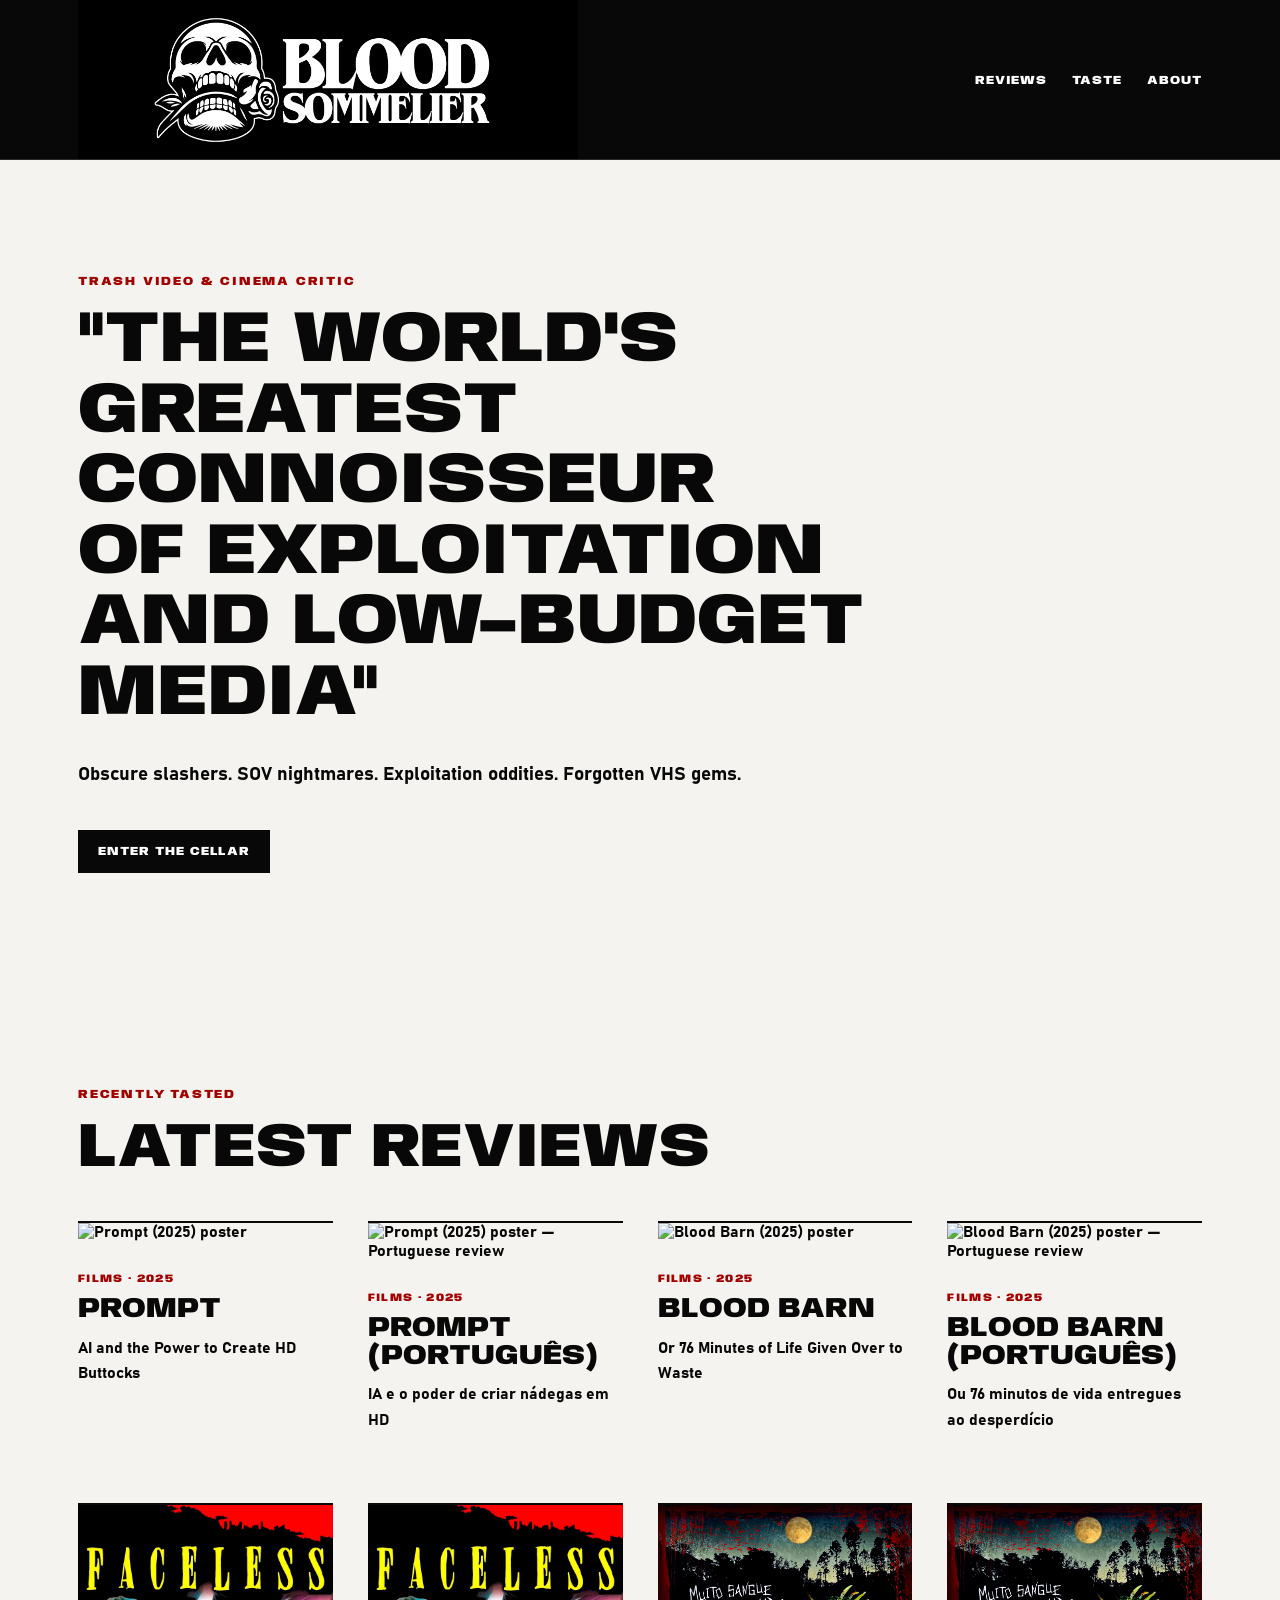
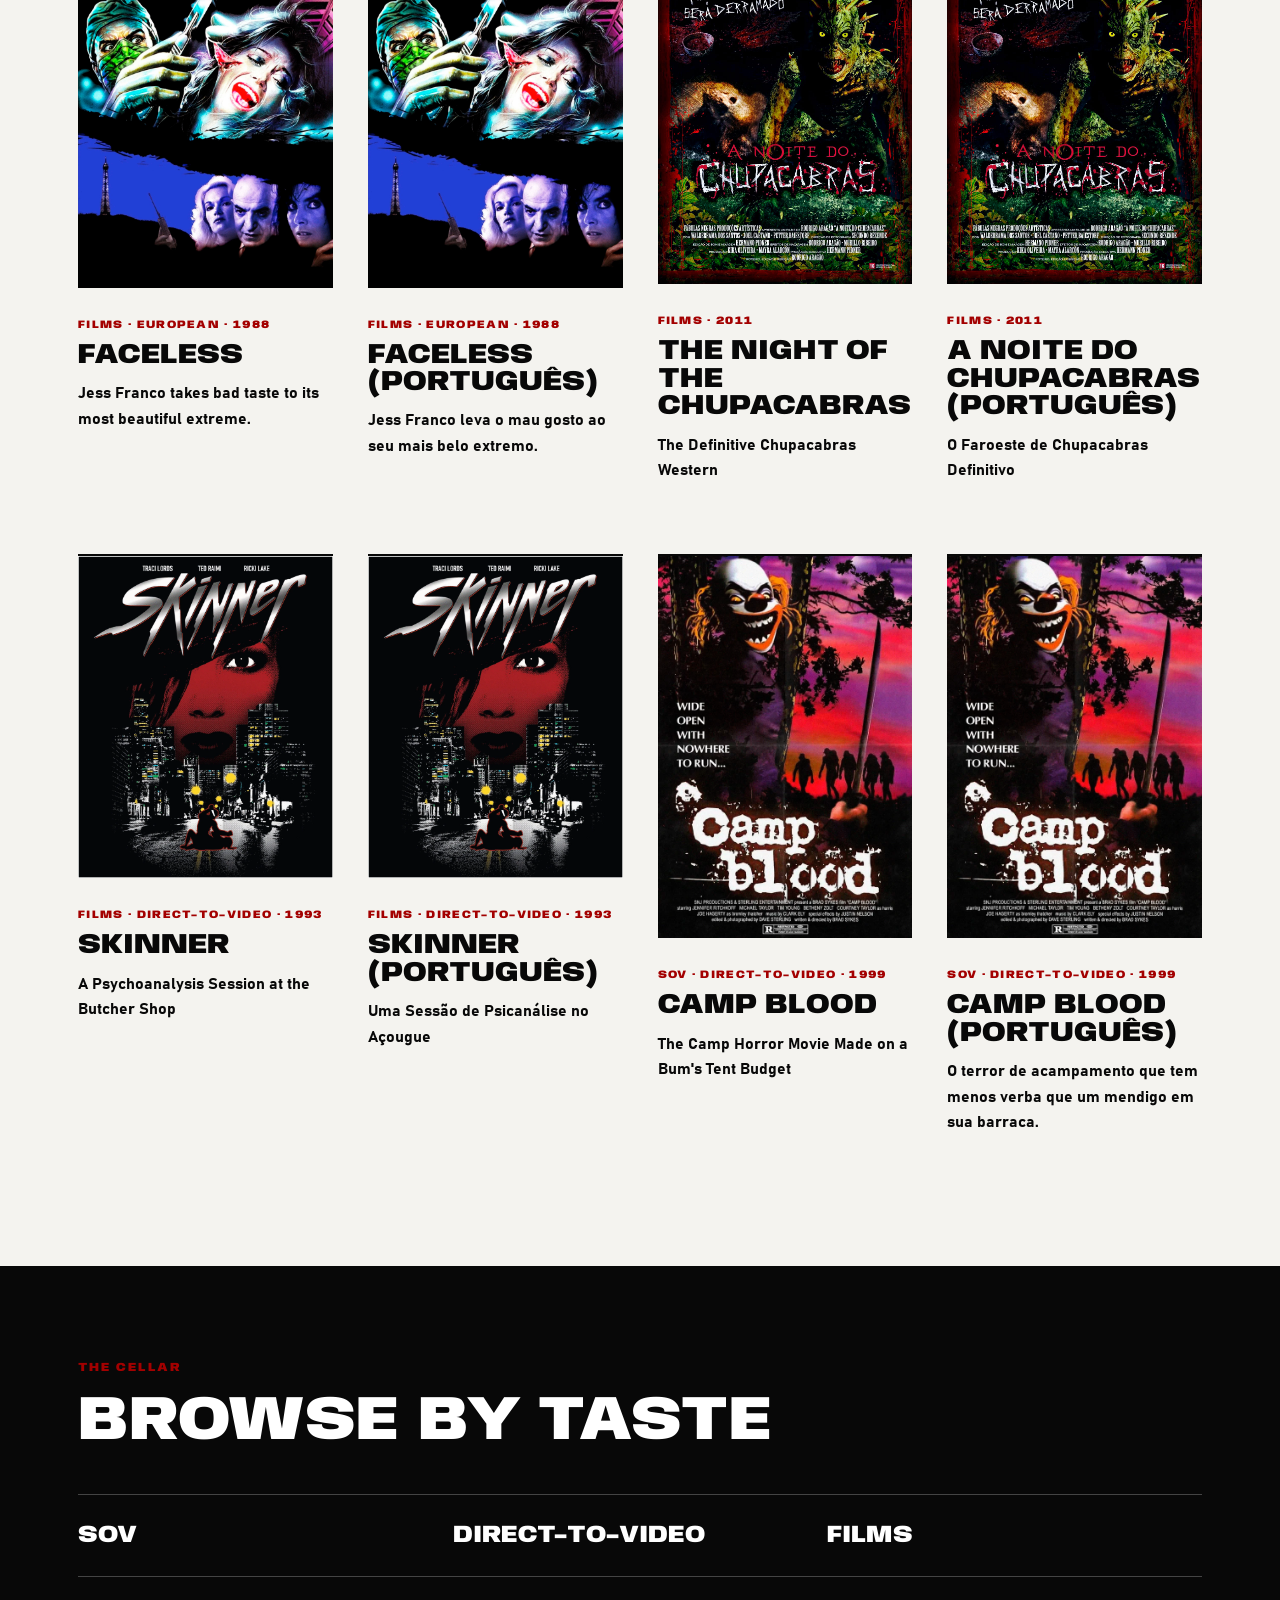
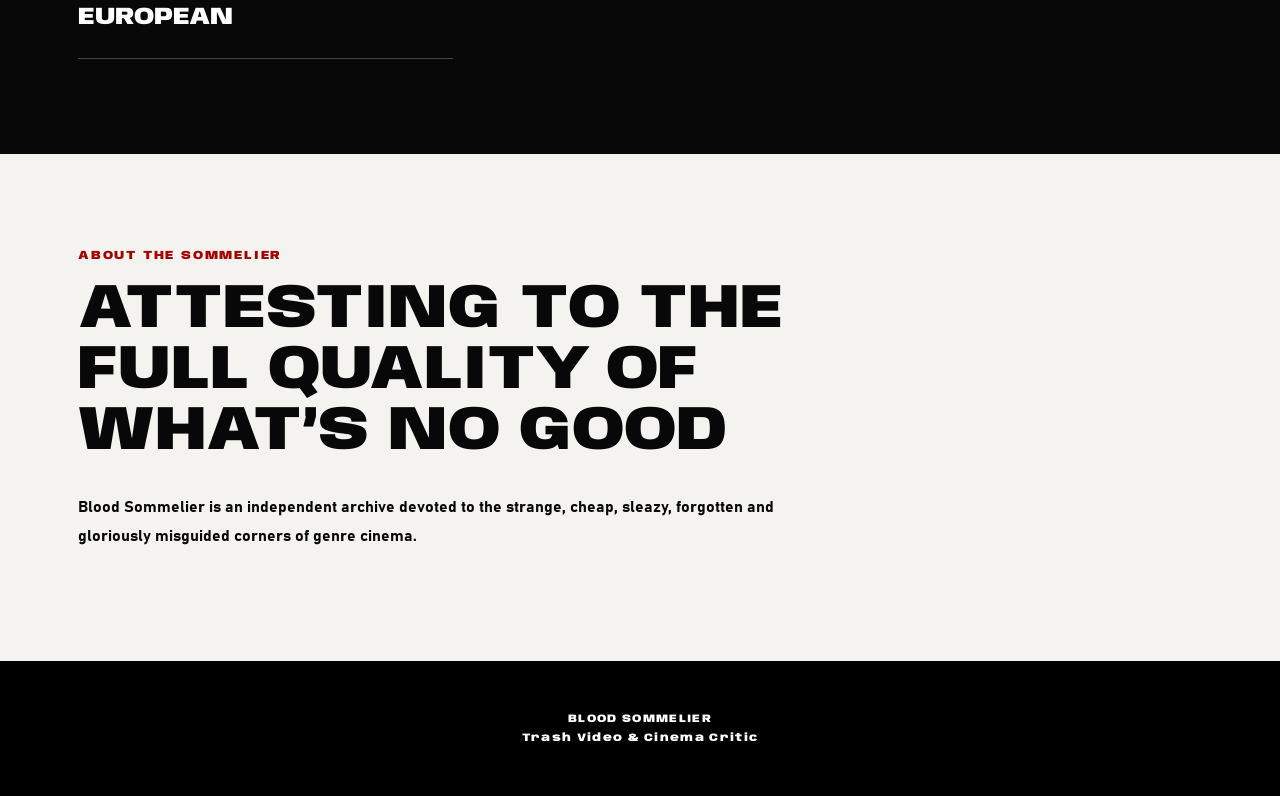
==== commit 1d8a678f: "Add Prompt reviews to home" ====
--- a/index.html
+++ b/index.html
@@ -19,6 +19,8 @@
 <a class="button" href="reviews.html">Enter the cellar</a></section>
 <section id="reviews" class="section"><div class="section-heading"><p class="eyebrow">RECENTLY TASTED</p><h2>Latest Reviews</h2></div>
 <div class="review-grid">
+<article class="review-card"><a href="reviews/prompt-2025.html" style="color:inherit;text-decoration:none;display:block"><img src="https://vhx.imgix.net/fullmoonfeatures/assets/65bc0ca9-cbbf-4c9d-9822-2e6006c6e8d4.jpg?auto=format%2Ccompress&fit=crop&h=720&w=1280" alt="Prompt (2025) poster" style="display:block;width:100%;height:auto"><div class="card-body"><p class="meta">FILMS · 2025</p><h2>Prompt</h2><p>AI and the Power to Create HD Buttocks</p></div></a></article>
+<article class="review-card"><a href="reviews/prompt-2025-pt.html" style="color:inherit;text-decoration:none;display:block"><img src="https://vhx.imgix.net/fullmoonfeatures/assets/65bc0ca9-cbbf-4c9d-9822-2e6006c6e8d4.jpg?auto=format%2Ccompress&fit=crop&h=720&w=1280" alt="Prompt (2025) poster — Portuguese review" style="display:block;width:100%;height:auto"><div class="card-body"><p class="meta">FILMS · 2025</p><h2>Prompt (Português)</h2><p>IA e o poder de criar nádegas em HD</p></div></a></article>
 <article class="review-card"><a href="reviews/blood-barn-2025.html" style="color:inherit;text-decoration:none;display:block"><img src="https://images.fandango.com/ImageRenderer/0/0/redesign/static/img/default_poster--dark-mode.png/0/images/masterrepository/Fandango/243931/bloodbarn.jpg" alt="Blood Barn (2025) poster" style="display:block;width:100%;height:auto"><div class="card-body"><p class="meta">FILMS · 2025</p><h2>Blood Barn</h2><p>Or 76 Minutes of Life Given Over to Waste</p></div></a></article>
 <article class="review-card"><a href="reviews/blood-barn-2025-pt.html" style="color:inherit;text-decoration:none;display:block"><img src="https://images.fandango.com/ImageRenderer/0/0/redesign/static/img/default_poster--dark-mode.png/0/images/masterrepository/Fandango/243931/bloodbarn.jpg" alt="Blood Barn (2025) poster — Portuguese review" style="display:block;width:100%;height:auto"><div class="card-body"><p class="meta">FILMS · 2025</p><h2>Blood Barn (Português)</h2><p>Ou 76 minutos de vida entregues ao desperdício</p></div></a></article>
 <article class="review-card"><a href="reviews/faceless-1988.html" style="color:inherit;text-decoration:none;display:block"><img src="reviews/faceless-1988.jpg" alt="Faceless (1988) poster" style="display:block;width:100%;height:auto"><div class="card-body"><p class="meta">FILMS · EUROPEAN · 1988</p><h2>Faceless</h2><p>Jess Franco takes bad taste to its most beautiful extreme.</p></div></a></article>
